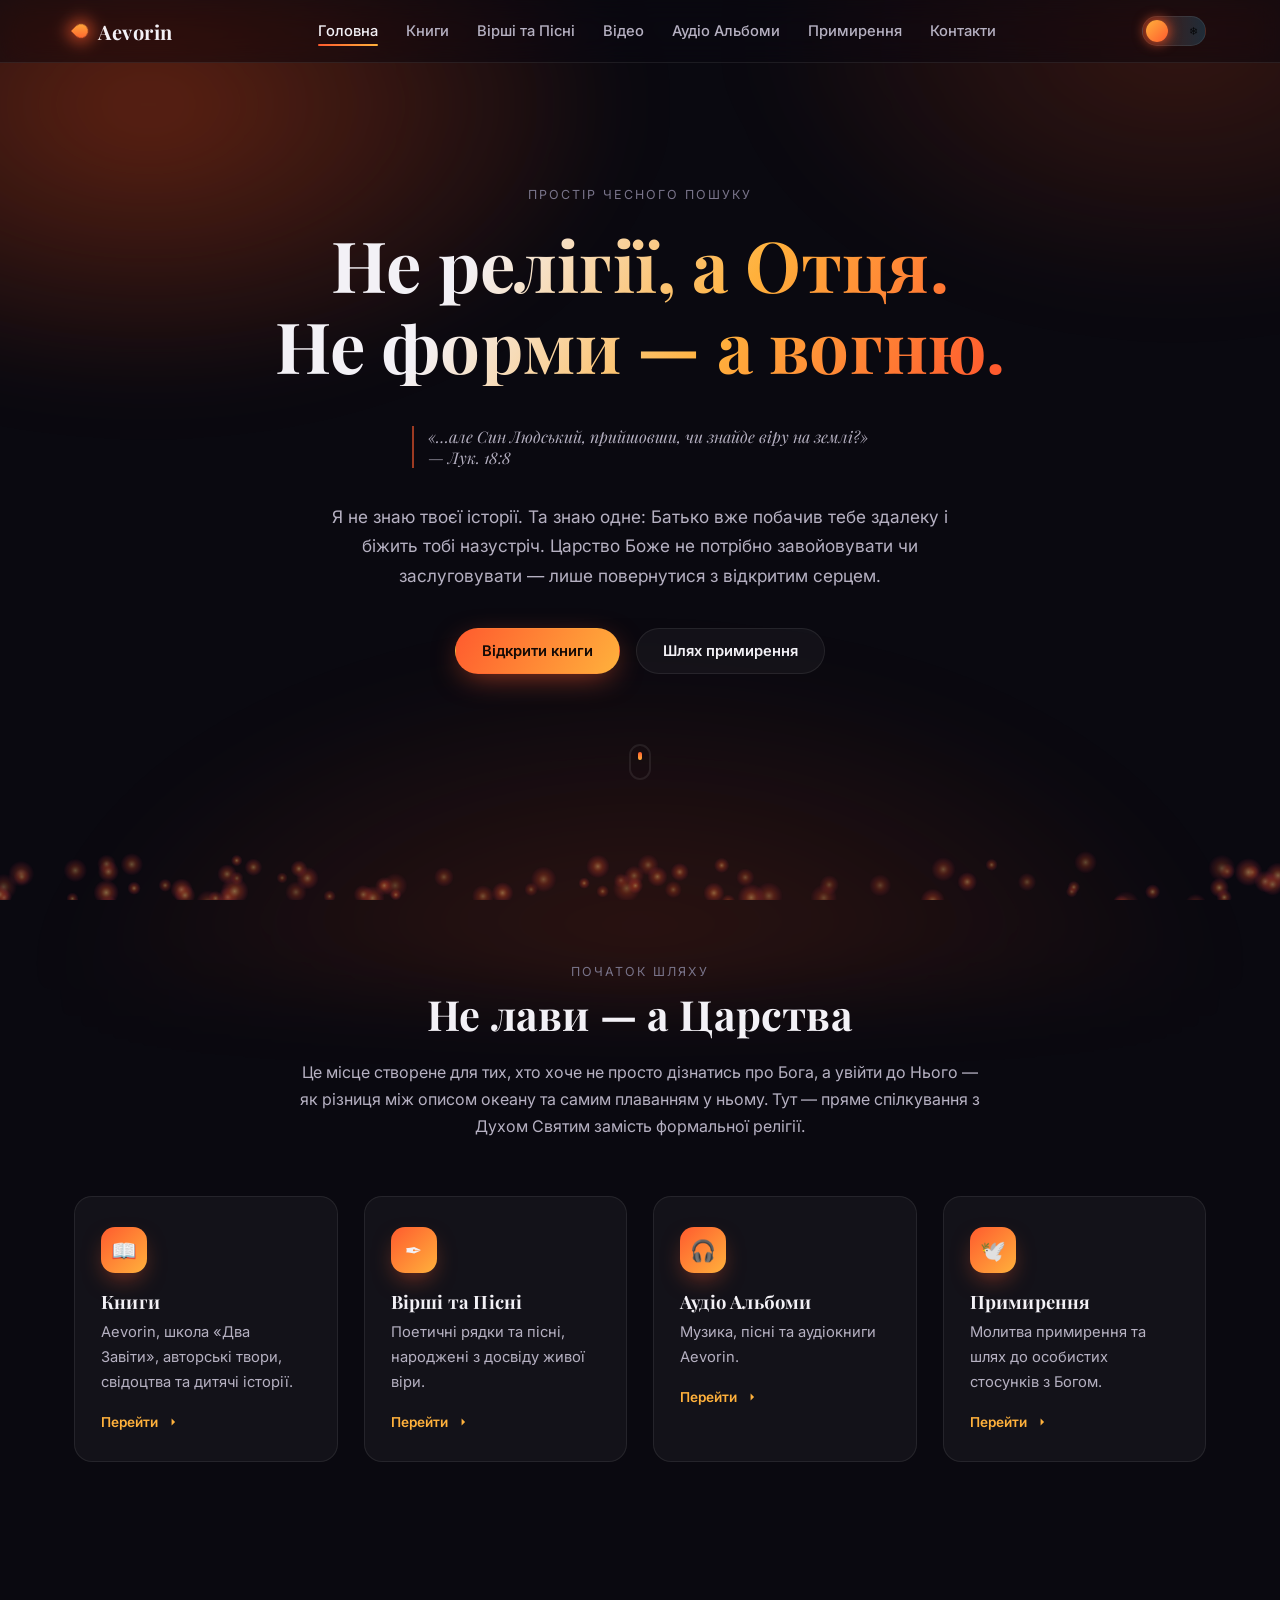
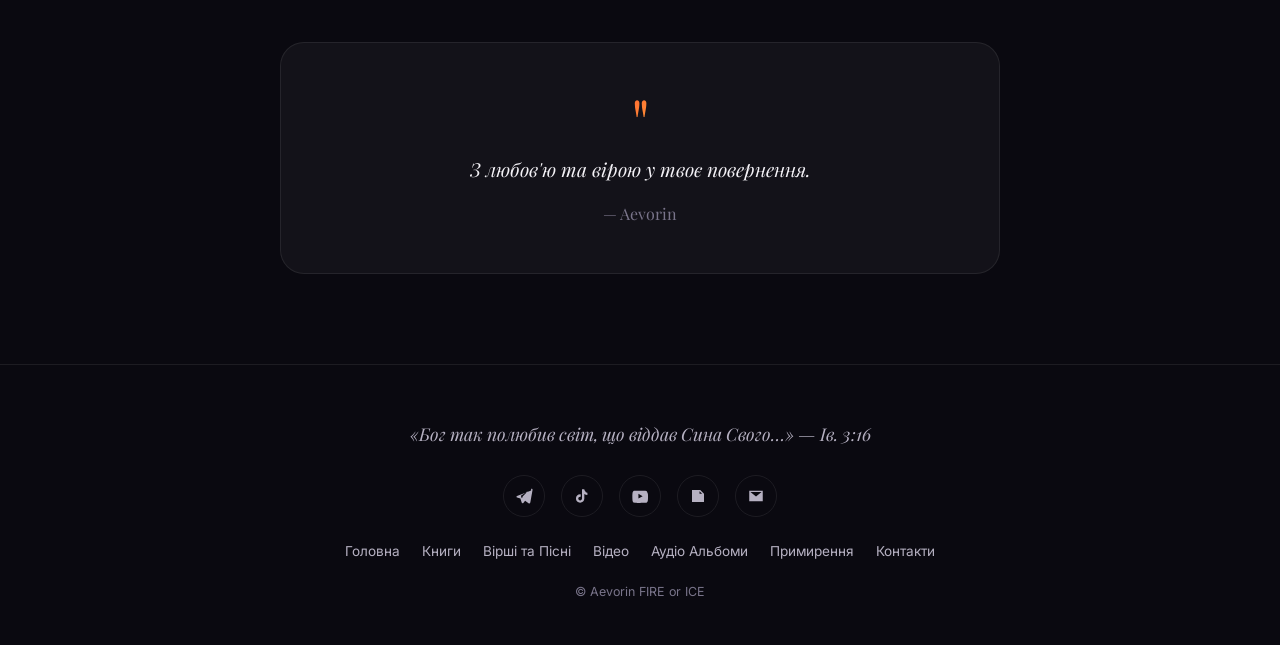
==== index.html @ 7d28f9bf "Initial commit: Aevorin FIRE or ICE site Static multi-page site recreating the content and structure" ====
<!DOCTYPE html>
<html lang="uk" data-theme="fire">
<head>
<meta charset="UTF-8">
<meta name="viewport" content="width=device-width, initial-scale=1.0">
<title>Aevorin — FIRE or ICE</title>
<meta name="description" content="Aevorin FIRE or ICE — простір для чесного пошуку Бога: книги, вірші, аудіо та відео.">
<link rel="stylesheet" href="css/style.css">
</head>
<body>
<canvas id="fx-canvas"></canvas>
<div class="bg-aurora"></div>

<header class="site-header">
  <div class="container nav-row">
    <a href="index.html" class="brand"><span class="flame"></span> Aevorin</a>

    <nav class="nav-links">
      <a href="index.html" class="active">Головна</a>
      <a href="books.html">Книги</a>
      <a href="poems.html">Вірші та Пісні</a>
      <a href="videos.html">Відео</a>
      <a href="audio.html">Аудіо Альбоми</a>
      <a href="reconciliation.html">Примирення</a>
      <a href="contacts.html">Контакти</a>
    </nav>

    <div class="nav-right">
      <button class="theme-toggle" aria-label="Перемкнути тему Вогонь/Лід" title="FIRE / ICE">
        <span class="icon fire">🔥</span>
        <span class="icon ice">❄</span>
        <span class="knob"></span>
      </button>
      <button class="burger" aria-label="Меню"><span></span><span></span><span></span></button>
    </div>
  </div>
</header>

<main>
  <section class="hero">
    <div class="eyebrow">Простір чесного пошуку</div>
    <h1>Не релігії, а Отця.<br>Не форми — а вогню.</h1>
    <blockquote class="verse">«…але Син Людський, прийшовши, чи знайде віру на землі?»<br>— Лук. 18:8</blockquote>
    <p class="lede">
      Я не знаю твоєї історії. Та знаю одне: Батько вже побачив тебе здалеку
      і біжить тобі назустріч. Царство Боже не потрібно завойовувати чи
      заслуговувати — лише повернутися з відкритим серцем.
    </p>
    <div class="hero-ctas">
      <a href="books.html" class="btn btn-primary">Відкрити книги</a>
      <a href="reconciliation.html" class="btn btn-ghost">Шлях примирення</a>
    </div>
    <div class="scroll-cue"></div>
  </section>

  <section class="section">
    <div class="container">
      <div class="section-head reveal">
        <span class="tag">Початок шляху</span>
        <h2>Не лави — а Царства</h2>
        <p>
          Це місце створене для тих, хто хоче не просто дізнатись про Бога,
          а увійти до Нього — як різниця між описом океану та самим плаванням
          у ньому. Тут — пряме спілкування з Духом Святим замість формальної
          релігії.
        </p>
      </div>

      <div class="grid grid-4 reveal-stagger">
        <a href="books.html" class="card reveal">
          <div class="icon">📖</div>
          <h3>Книги</h3>
          <p>Aevorin, школа «Два Завіти», авторські твори, свідоцтва та дитячі історії.</p>
          <span class="card-link">Перейти <svg viewBox="0 0 24 24"><path fill="currentColor" d="M5 12h14M13 6l6 6-6 6"/></svg></span>
        </a>
        <a href="poems.html" class="card reveal">
          <div class="icon">✒️</div>
          <h3>Вірші та Пісні</h3>
          <p>Поетичні рядки та пісні, народжені з досвіду живої віри.</p>
          <span class="card-link">Перейти <svg viewBox="0 0 24 24"><path fill="currentColor" d="M5 12h14M13 6l6 6-6 6"/></svg></span>
        </a>
        <a href="audio.html" class="card reveal">
          <div class="icon">🎧</div>
          <h3>Аудіо Альбоми</h3>
          <p>Музика, пісні та аудіокниги Aevorin.</p>
          <span class="card-link">Перейти <svg viewBox="0 0 24 24"><path fill="currentColor" d="M5 12h14M13 6l6 6-6 6"/></svg></span>
        </a>
        <a href="reconciliation.html" class="card reveal">
          <div class="icon">🕊️</div>
          <h3>Примирення</h3>
          <p>Молитва примирення та шлях до особистих стосунків з Богом.</p>
          <span class="card-link">Перейти <svg viewBox="0 0 24 24"><path fill="currentColor" d="M5 12h14M13 6l6 6-6 6"/></svg></span>
        </a>
      </div>
    </div>
  </section>

  <section class="section">
    <div class="container">
      <div class="quote-block reveal">
        <span class="mark">"</span>
        <p>З любов'ю та вірою у твоє повернення.</p>
        <p style="margin-top:14px; font-size:1rem; font-style:normal; color:var(--text-faint);">— Aevorin</p>
      </div>
    </div>
  </section>
</main>

<footer class="site-footer">
  <div class="container">
    <p class="footer-verse">«Бог так полюбив світ, що віддав Сина Свого…» — Ів. 3:16</p>
    <div class="footer-socials">
      <a href="https://t.me/YesOrNo20" target="_blank" rel="noopener" aria-label="Telegram">
        <svg viewBox="0 0 24 24"><path d="M21.5 4.5 2.7 11.9c-1 .4-1 1.8.1 2.1l4.4 1.4 1.7 5.4c.3 1 1.6 1.2 2.2.4l2.4-3 4.6 3.4c.9.6 2.1.1 2.3-1l3-16.7c.2-1.1-.9-1.9-1.9-1.4ZM8.9 15l-1-3.3 9.4-6.4-7.1 7.3-.1 1Z"/></svg>
      </a>
      <a href="https://www.tiktok.com/@ae.vorin" target="_blank" rel="noopener" aria-label="TikTok">
        <svg viewBox="0 0 24 24"><path d="M16.6 5.8c-.9-.6-1.5-1.6-1.6-2.8h-3v12.4c0 1.4-1.1 2.5-2.5 2.5S7 16.8 7 15.4c0-1.4 1.1-2.5 2.5-2.5.3 0 .6 0 .8.1v-3.1c-.3 0-.5-.1-.8-.1-3.1 0-5.6 2.5-5.6 5.6s2.5 5.6 5.6 5.6 5.6-2.5 5.6-5.6V9.4c1.2.8 2.6 1.3 4.1 1.3V7.6c-.9 0-1.8-.3-2.6-.8Z"/></svg>
      </a>
      <a href="https://www.youtube.com/@A_e_v_o_r_i_n" target="_blank" rel="noopener" aria-label="YouTube">
        <svg viewBox="0 0 24 24"><path d="M22 8.4s-.2-1.6-.8-2.3c-.8-.9-1.7-.9-2.1-1C16.3 5 12 5 12 5h0s-4.3 0-7.1.1c-.4 0-1.3.1-2.1 1C2.2 6.8 2 8.4 2 8.4S1.8 10.3 1.8 12.2v1.6c0 1.9.2 3.8.2 3.8s.2 1.6.8 2.3c.8.9 1.9.9 2.4 1 1.7.2 7.3.3 7.3.3s4.3 0 7.1-.1c.4 0 1.3-.1 2.1-1 .6-.7.8-2.3.8-2.3s.2-1.9.2-3.8v-1.6c0-1.9-.2-3.8-.2-3.8ZM9.9 15.4V9.1l5.6 3.2-5.6 3.1Z"/></svg>
      </a>
      <a href="https://fireorice-blog.blogspot.com" target="_blank" rel="noopener" aria-label="Блог">
        <svg viewBox="0 0 24 24"><path d="M4 4h11l5 5v11H4Zm10 1.5V9h3.5ZM7 12h7v1.5H7Zm0 3h10v1.5H7Zm0-6h4v1.5H7Z"/></svg>
      </a>
      <a href="mailto:aevorin2026@gmail.com" aria-label="Email">
        <svg viewBox="0 0 24 24"><path d="M3 5h18v14H3Zm1.6 1.6 7.4 6 7.4-6"/></svg>
      </a>
    </div>
    <nav class="footer-nav">
      <a href="index.html">Головна</a>
      <a href="books.html">Книги</a>
      <a href="poems.html">Вірші та Пісні</a>
      <a href="videos.html">Відео</a>
      <a href="audio.html">Аудіо Альбоми</a>
      <a href="reconciliation.html">Примирення</a>
      <a href="contacts.html">Контакти</a>
    </nav>
    <p class="footer-fine">© Aevorin FIRE or ICE</p>
  </div>
</footer>

<script src="js/script.js"></script>
</body>
</html>
---- css/style.css ----
/* ===========================================================
   Aevorin FIRE or ICE — основные стили
   =========================================================== */

@import url('https://fonts.googleapis.com/css2?family=Playfair+Display:ital,wght@0,500;0,600;0,700;1,500&family=Inter:wght@300;400;500;600;700&display=swap');

:root{
  --bg: #0a0910;
  --bg-soft: #110f1a;
  --panel: rgba(255,255,255,0.04);
  --panel-border: rgba(255,255,255,0.08);
  --text: #f3f1f6;
  --text-dim: #b6b1c2;
  --text-faint: #79748a;

  /* fire theme (default) */
  --a1: #ff5b2e;
  --a2: #ffb13c;
  --a3: #ff2d6a;
  --glow: 255,91,46;

  --radius: 18px;
  --maxw: 1180px;
  --transition-theme: 900ms cubic-bezier(.22,.61,.36,1);
}

[data-theme="ice"]{
  --a1: #28c2ff;
  --a2: #7df9ff;
  --a3: #6a7bff;
  --glow: 40,194,255;
}

*{ box-sizing: border-box; }
html{ scroll-behavior: smooth; }
body{
  margin:0;
  background: var(--bg);
  color: var(--text);
  font-family: 'Inter', system-ui, sans-serif;
  -webkit-font-smoothing: antialiased;
  overflow-x: hidden;
  transition: background var(--transition-theme), color var(--transition-theme);
}

h1,h2,h3,h4{
  font-family: 'Playfair Display', serif;
  margin: 0 0 .5em;
  line-height: 1.15;
  letter-spacing: .2px;
}

p{ color: var(--text-dim); line-height: 1.7; margin: 0 0 1em; }
a{ color: inherit; text-decoration: none; }
img{ max-width: 100%; display:block; }

.container{
  max-width: var(--maxw);
  margin: 0 auto;
  padding: 0 24px;
}

/* -------------------- background canvas -------------------- */
#fx-canvas{
  position: fixed;
  inset: 0;
  z-index: 0;
  pointer-events: none;
  opacity: .55;
}

.bg-aurora{
  position: fixed;
  inset: -10%;
  z-index: 0;
  pointer-events: none;
  background:
    radial-gradient(45% 38% at 18% 18%, rgba(var(--glow),.35), transparent 70%),
    radial-gradient(40% 35% at 85% 12%, rgba(var(--glow),.18), transparent 70%),
    radial-gradient(55% 45% at 50% 100%, rgba(var(--glow),.16), transparent 70%);
  filter: blur(40px) saturate(130%);
  animation: aurora-drift 18s ease-in-out infinite alternate;
  transition: background var(--transition-theme);
}
@keyframes aurora-drift{
  0%{ transform: translate3d(0,0,0) scale(1); }
  100%{ transform: translate3d(2%,-3%,0) scale(1.06); }
}

/* -------------------- header / nav -------------------- */
.site-header{
  position: sticky;
  top: 0;
  z-index: 50;
  backdrop-filter: blur(14px) saturate(140%);
  background: rgba(10,9,16,.55);
  border-bottom: 1px solid var(--panel-border);
}
.nav-row{
  display:flex;
  align-items:center;
  justify-content: space-between;
  padding: 16px 24px;
}
.brand{
  display:flex;
  align-items:center;
  gap:10px;
  font-family:'Playfair Display', serif;
  font-size: 1.25rem;
  font-weight:700;
  letter-spacing:.5px;
}
.brand .flame{
  width: 14px; height: 14px;
  border-radius: 50% 50% 50% 0;
  background: linear-gradient(135deg, var(--a2), var(--a1));
  box-shadow: 0 0 16px 4px rgba(var(--glow),.7);
  transform: rotate(45deg);
  transition: background var(--transition-theme), box-shadow var(--transition-theme);
  animation: flicker 2.4s ease-in-out infinite;
}
@keyframes flicker{
  0%,100%{ transform: rotate(45deg) scale(1); }
  50%{ transform: rotate(45deg) scale(1.18); }
}

.nav-links{
  display:flex;
  align-items:center;
  gap: 28px;
  list-style:none;
  margin:0; padding:0;
}
.nav-links a{
  position:relative;
  font-size:.92rem;
  font-weight:500;
  color: var(--text-dim);
  padding: 6px 0;
  transition: color .25s;
}
.nav-links a::after{
  content:"";
  position:absolute;
  left:0; right:100%;
  bottom:0;
  height:2px;
  background: linear-gradient(90deg, var(--a1), var(--a2));
  transition: right .3s cubic-bezier(.22,.61,.36,1);
  border-radius: 2px;
}
.nav-links a:hover,
.nav-links a.active{ color: var(--text); }
.nav-links a:hover::after,
.nav-links a.active::after{ right:0; }

.nav-right{ display:flex; align-items:center; gap: 18px; }

.theme-toggle{
  position:relative;
  width: 64px; height: 30px;
  border-radius: 30px;
  border:1px solid var(--panel-border);
  background: linear-gradient(90deg, rgba(255,91,46,.18), rgba(40,194,255,.18));
  cursor:pointer;
  display:flex;
  align-items:center;
  padding: 3px;
}
.theme-toggle .knob{
  width: 22px; height:22px;
  border-radius:50%;
  background: linear-gradient(135deg, var(--a2), var(--a1));
  box-shadow: 0 0 12px 2px rgba(var(--glow),.7);
  transition: transform .45s cubic-bezier(.34,1.56,.64,1), background var(--transition-theme);
  transform: translateX(0);
}
[data-theme="ice"] .theme-toggle .knob{ transform: translateX(32px); }
.theme-toggle .icon{
  position:absolute;
  font-size: .7rem;
  opacity:.8;
}
.theme-toggle .icon.fire{ left:7px; }
.theme-toggle .icon.ice{ right:7px; }

.burger{
  display:none;
  width: 30px; height: 22px;
  position: relative;
  cursor:pointer;
  background:none; border:none;
}
.burger span{
  position:absolute; left:0; right:0; height:2px;
  background: var(--text);
  border-radius: 2px;
  transition: transform .3s, opacity .3s;
}
.burger span:nth-child(1){ top:0; }
.burger span:nth-child(2){ top:10px; }
.burger span:nth-child(3){ top:20px; }
.nav-open .burger span:nth-child(1){ transform: translateY(10px) rotate(45deg); }
.nav-open .burger span:nth-child(2){ opacity:0; }
.nav-open .burger span:nth-child(3){ transform: translateY(-10px) rotate(-45deg); }

/* -------------------- buttons -------------------- */
.btn{
  display:inline-flex;
  align-items:center;
  gap:8px;
  padding: 13px 26px;
  border-radius: 999px;
  font-weight:600;
  font-size:.92rem;
  border:1px solid transparent;
  cursor:pointer;
  transition: transform .3s, box-shadow .3s, background var(--transition-theme);
}
.btn-primary{
  background: linear-gradient(120deg, var(--a1), var(--a2));
  color:#140a06;
  box-shadow: 0 8px 30px -8px rgba(var(--glow),.65);
}
.btn-primary:hover{ transform: translateY(-3px); box-shadow: 0 14px 34px -8px rgba(var(--glow),.85); }
.btn-ghost{
  background: var(--panel);
  border-color: var(--panel-border);
  color: var(--text);
}
.btn-ghost:hover{ border-color: rgba(var(--glow),.6); transform: translateY(-3px); }
.btn-sm{ padding: 9px 18px; font-size:.82rem; }

/* -------------------- hero -------------------- */
.hero{
  position:relative;
  z-index:1;
  padding: 120px 24px 90px;
  text-align:center;
}
.eyebrow{
  display:inline-flex;
  align-items:center;
  gap:8px;
  font-size:.78rem;
  letter-spacing: 2px;
  text-transform:uppercase;
  color: var(--text-faint);
  margin-bottom: 22px;
  opacity:0;
  animation: fade-up .8s ease forwards .1s;
}
.hero h1{
  font-size: clamp(2.3rem, 6vw, 4.4rem);
  max-width: 880px;
  margin: 0 auto 24px;
  background: linear-gradient(120deg, var(--text) 30%, var(--a2) 60%, var(--a1) 90%);
  -webkit-background-clip: text;
  background-clip: text;
  color: transparent;
  opacity:0;
  animation: fade-up .9s ease forwards .25s;
}
.hero .lede{
  max-width: 620px;
  margin: 0 auto 38px;
  font-size: 1.08rem;
  opacity:0;
  animation: fade-up .9s ease forwards .42s;
}
.hero .verse{
  display:inline-block;
  font-family:'Playfair Display', serif;
  font-style: italic;
  font-size: 1rem;
  color: var(--text-dim);
  border-left: 2px solid rgba(var(--glow),.6);
  padding-left: 14px;
  margin-bottom: 34px;
  text-align:left;
  opacity:0;
  animation: fade-up .9s ease forwards .55s;
}
.hero-ctas{
  display:flex;
  gap:16px;
  justify-content:center;
  flex-wrap:wrap;
  opacity:0;
  animation: fade-up .9s ease forwards .7s;
}
@keyframes fade-up{
  from{ opacity:0; transform: translateY(22px); }
  to{ opacity:1; transform: translateY(0); }
}

.scroll-cue{
  margin: 70px auto 0;
  width: 22px; height: 36px;
  border: 2px solid var(--panel-border);
  border-radius: 14px;
  position:relative;
}
.scroll-cue::after{
  content:"";
  position:absolute;
  top:6px; left:50%;
  width:4px; height:8px;
  margin-left:-2px;
  border-radius:3px;
  background: linear-gradient(var(--a1), var(--a2));
  animation: scroll-dot 1.8s ease-in-out infinite;
}
@keyframes scroll-dot{
  0%{ opacity:1; top:6px; }
  60%{ opacity:0; top:18px; }
  100%{ opacity:0; top:6px; }
}

/* -------------------- sections -------------------- */
.section{
  position:relative;
  z-index:1;
  padding: 90px 0;
}
.section-head{
  text-align:center;
  max-width: 680px;
  margin: 0 auto 56px;
}
.section-head .tag{
  font-size:.78rem;
  letter-spacing:2px;
  text-transform:uppercase;
  color: var(--text-faint);
}
.section-head h2{ font-size: clamp(1.8rem, 4vw, 2.6rem); margin-top:10px; }

.reveal{
  opacity:0;
  transform: translateY(34px);
  transition: opacity .8s cubic-bezier(.22,.61,.36,1), transform .8s cubic-bezier(.22,.61,.36,1);
}
.reveal.in{ opacity:1; transform: translateY(0); }
.reveal-stagger > *{ transition-delay: calc(var(--i,0) * 90ms); }

/* -------------------- cards -------------------- */
.grid{
  display:grid;
  gap: 26px;
}
.grid-3{ grid-template-columns: repeat(3, 1fr); }
.grid-2{ grid-template-columns: repeat(2, 1fr); }
.grid-4{ grid-template-columns: repeat(4, 1fr); }

.card{
  position:relative;
  background: var(--panel);
  border: 1px solid var(--panel-border);
  border-radius: var(--radius);
  padding: 30px 26px;
  overflow:hidden;
  transition: transform .4s cubic-bezier(.22,.61,.36,1), border-color .4s, box-shadow .4s;
}
.card::before{
  content:"";
  position:absolute;
  inset:0;
  background: radial-gradient(160px 160px at var(--mx,50%) var(--my,0%), rgba(var(--glow),.18), transparent 70%);
  opacity:0;
  transition: opacity .4s;
  pointer-events:none;
}
.card:hover{
  transform: translateY(-8px);
  border-color: rgba(var(--glow),.45);
  box-shadow: 0 22px 50px -20px rgba(var(--glow),.35);
}
.card:hover::before{ opacity:1; }

.card .icon{
  width: 46px; height:46px;
  border-radius: 14px;
  display:flex; align-items:center; justify-content:center;
  background: linear-gradient(135deg, var(--a1), var(--a2));
  margin-bottom: 18px;
  font-size: 1.3rem;
  box-shadow: 0 10px 24px -8px rgba(var(--glow),.6);
}
.card h3{ font-size: 1.15rem; margin-bottom: 8px; }
.card p{ font-size:.92rem; margin-bottom: 16px; }
.card .card-link{
  font-size:.85rem;
  font-weight:600;
  color: var(--a2);
  display:inline-flex;
  align-items:center;
  gap:6px;
}
.card .card-link svg{ transition: transform .3s; width:14px; height:14px; }
.card:hover .card-link svg{ transform: translateX(4px); }

/* book item rows */
.book-list{ display:flex; flex-direction:column; gap:18px; }
.book{
  display:flex;
  justify-content:space-between;
  align-items:center;
  gap: 20px;
  flex-wrap: wrap;
  background: var(--panel);
  border:1px solid var(--panel-border);
  border-radius: var(--radius);
  padding: 24px 28px;
  transition: border-color .35s, transform .35s;
}
.book:hover{ border-color: rgba(var(--glow),.4); transform: translateX(4px); }
.book .info{ flex:1; min-width: 220px; }
.book .info h3{ font-size: 1.2rem; margin-bottom: 6px; }
.book .info p{ margin:0; font-size:.9rem; }
.book .langs{ display:flex; gap:10px; flex-wrap:wrap; }

.badge{
  display:inline-block;
  font-size:.72rem;
  letter-spacing:.5px;
  padding: 4px 10px;
  border-radius: 999px;
  background: rgba(var(--glow),.14);
  color: var(--a2);
  border: 1px solid rgba(var(--glow),.3);
  margin-right:8px;
  margin-bottom: 8px;
}

/* children book cards with generated gradient icon */
.kid-card .icon{
  width: 56px; height:56px;
  border-radius: 16px;
  font-size: 1.6rem;
}

/* quote / prayer block */
.quote-block{
  position:relative;
  max-width: 720px;
  margin: 0 auto;
  background: var(--panel);
  border:1px solid var(--panel-border);
  border-radius: 24px;
  padding: 46px 40px;
  text-align:center;
}
.quote-block .mark{
  font-family:'Playfair Display', serif;
  font-size: 4rem;
  line-height:1;
  background: linear-gradient(120deg, var(--a1), var(--a2));
  -webkit-background-clip:text;
  background-clip:text;
  color:transparent;
}
.quote-block p{
  font-family:'Playfair Display', serif;
  font-style: italic;
  font-size: 1.2rem;
  color: var(--text);
  margin: 0;
}

.prayer-box{
  max-width: 680px;
  margin: 0 auto;
  background: linear-gradient(160deg, rgba(var(--glow),.1), rgba(255,255,255,.02));
  border: 1px solid rgba(var(--glow),.3);
  border-radius: 24px;
  padding: 40px;
}
.prayer-box p{ color: var(--text); font-size: 1.05rem; }

/* contact grid */
.contact-card{
  display:flex;
  align-items:center;
  gap:16px;
  background: var(--panel);
  border:1px solid var(--panel-border);
  border-radius: var(--radius);
  padding: 22px 24px;
  transition: transform .35s, border-color .35s;
}
.contact-card:hover{ transform: translateY(-6px); border-color: rgba(var(--glow),.45); }
.contact-card .icon{
  width: 46px; height: 46px;
  border-radius: 50%;
  display:flex; align-items:center; justify-content:center;
  background: linear-gradient(135deg, var(--a1), var(--a2));
  flex-shrink:0;
}
.contact-card .icon svg{ width:22px; height:22px; fill:#140a06; }
.contact-card .label{ font-size:.78rem; color: var(--text-faint); text-transform:uppercase; letter-spacing:1px; }
.contact-card .value{ font-size: .98rem; font-weight:600; word-break: break-word; }

/* empty / coming soon state */
.coming-soon{
  text-align:center;
  padding: 70px 24px;
  border: 1px dashed var(--panel-border);
  border-radius: var(--radius);
  max-width: 640px;
  margin: 0 auto;
}
.coming-soon .ember{
  width: 54px; height: 54px;
  margin: 0 auto 22px;
  border-radius: 50% 50% 50% 0;
  transform: rotate(45deg);
  background: linear-gradient(135deg, var(--a2), var(--a1));
  box-shadow: 0 0 30px 6px rgba(var(--glow),.6);
  animation: flicker 2.4s ease-in-out infinite;
}

/* breadcrumb */
.crumb{
  display:flex; gap:8px; align-items:center;
  font-size:.85rem; color: var(--text-faint);
  margin-bottom: 18px;
  justify-content:center;
}
.crumb a{ color: var(--text-dim); }
.crumb a:hover{ color: var(--a2); }

/* -------------------- footer -------------------- */
.site-footer{
  position:relative; z-index:1;
  border-top: 1px solid var(--panel-border);
  padding: 54px 0 30px;
  text-align:center;
}
.footer-verse{
  font-family:'Playfair Display', serif;
  font-style:italic;
  font-size:1.1rem;
  max-width: 560px;
  margin: 0 auto 26px;
  color: var(--text-dim);
}
.footer-socials{
  display:flex; justify-content:center; gap:16px;
  margin-bottom: 26px;
}
.footer-socials a{
  width: 42px; height:42px;
  border-radius:50%;
  border:1px solid var(--panel-border);
  display:flex; align-items:center; justify-content:center;
  transition: transform .3s, border-color .3s, background .3s;
}
.footer-socials a svg{ width:18px; height:18px; fill: var(--text-dim); transition: fill .3s; }
.footer-socials a:hover{
  transform: translateY(-4px);
  border-color: rgba(var(--glow),.5);
  background: rgba(var(--glow),.12);
}
.footer-socials a:hover svg{ fill: var(--a2); }
.footer-nav{
  display:flex; justify-content:center; gap:22px; flex-wrap:wrap;
  margin-bottom: 22px; font-size:.85rem;
}
.footer-nav a{ color: var(--text-dim); }
.footer-nav a:hover{ color: var(--a2); }
.footer-fine{ font-size:.78rem; color: var(--text-faint); }

/* -------------------- responsive -------------------- */
@media (max-width: 920px){
  .grid-3, .grid-4{ grid-template-columns: repeat(2,1fr); }
}
@media (max-width: 760px){
  .burger{ display:block; }
  .nav-links{
    position:fixed;
    top: 70px; left:0; right:0;
    flex-direction:column;
    align-items:flex-start;
    gap: 4px;
    background: rgba(10,9,16,.96);
    border-bottom: 1px solid var(--panel-border);
    padding: 18px 24px 26px;
    transform: translateY(-12px);
    opacity:0;
    pointer-events:none;
    transition: opacity .3s, transform .3s;
  }
  .nav-open .nav-links{
    opacity:1; transform: translateY(0); pointer-events:auto;
  }
  .nav-links a{ padding: 12px 0; width:100%; }
  .grid-2, .grid-3, .grid-4{ grid-template-columns: 1fr; }
  .book{ flex-direction:column; align-items:flex-start; }
}

@media (prefers-reduced-motion: reduce){
  *, *::before, *::after{ animation-duration: .001ms !important; animation-iteration-count: 1 !important; transition-duration: .001ms !important; }
}
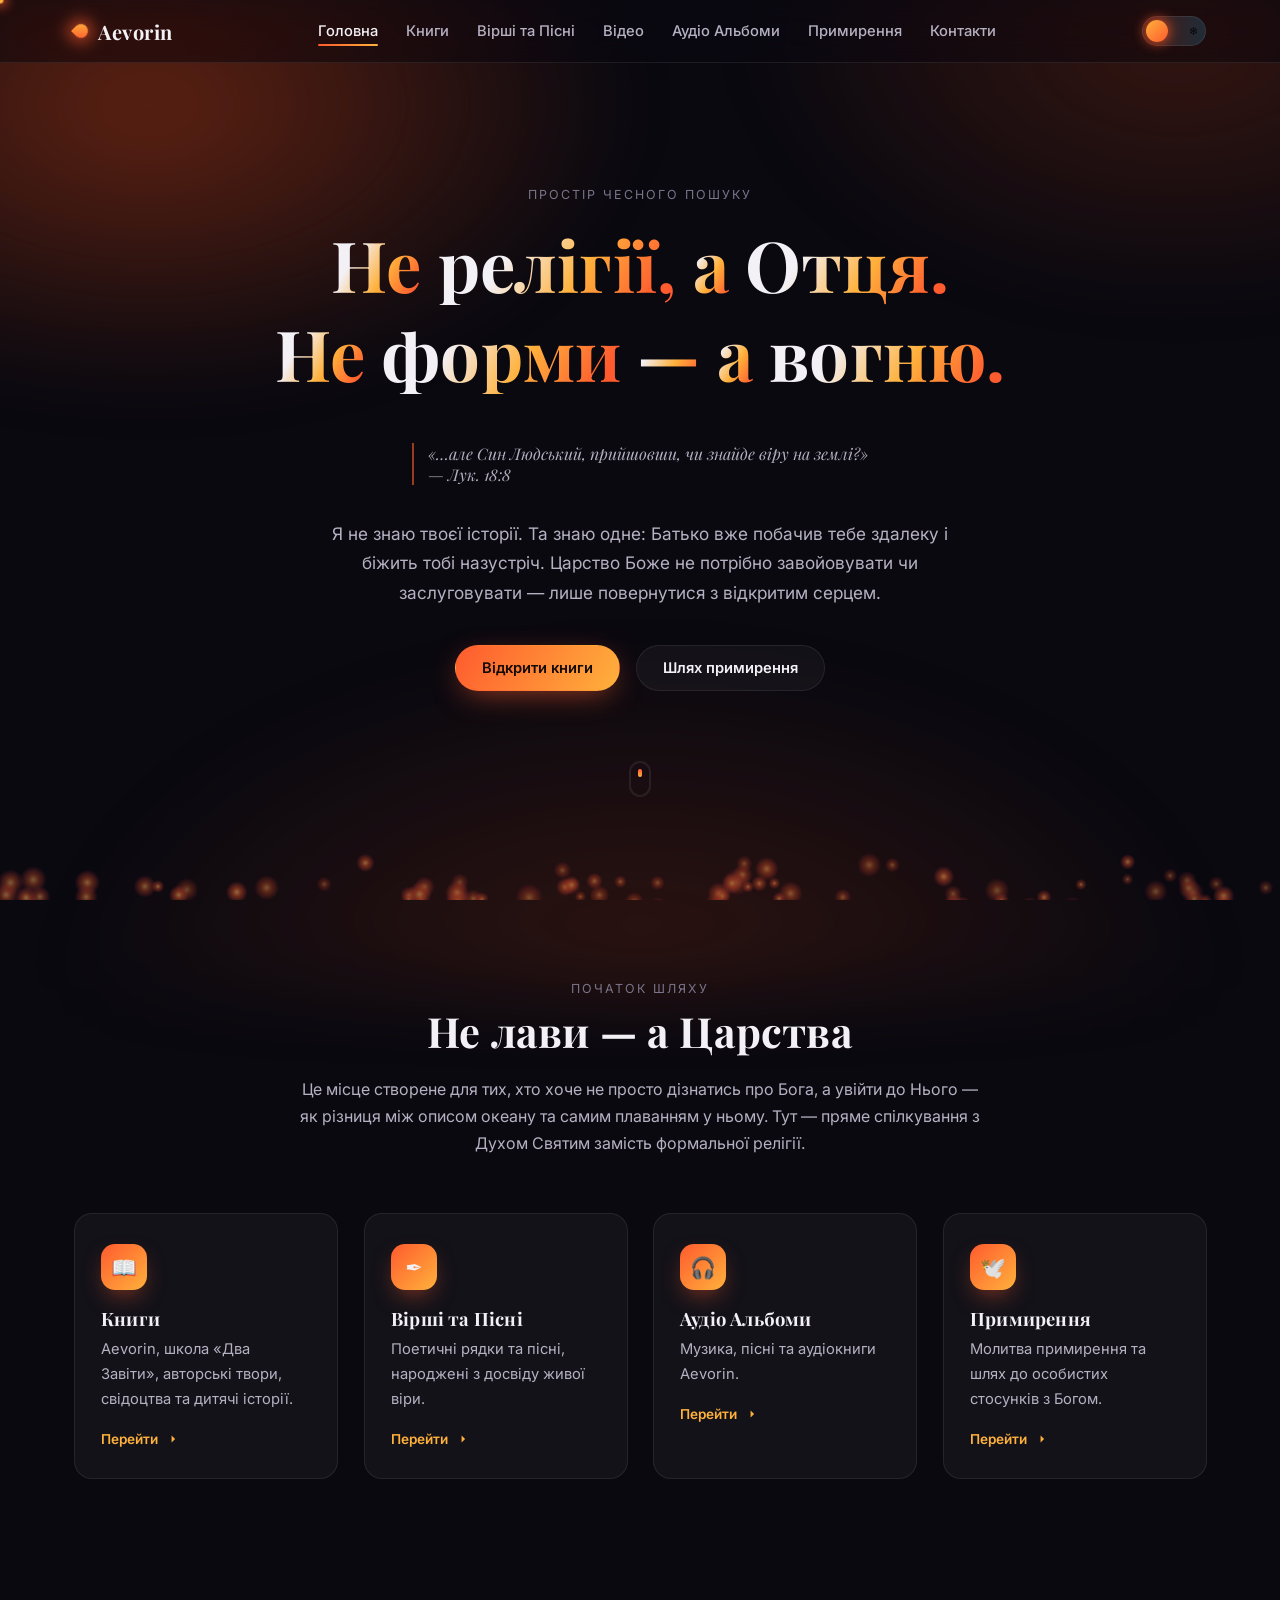
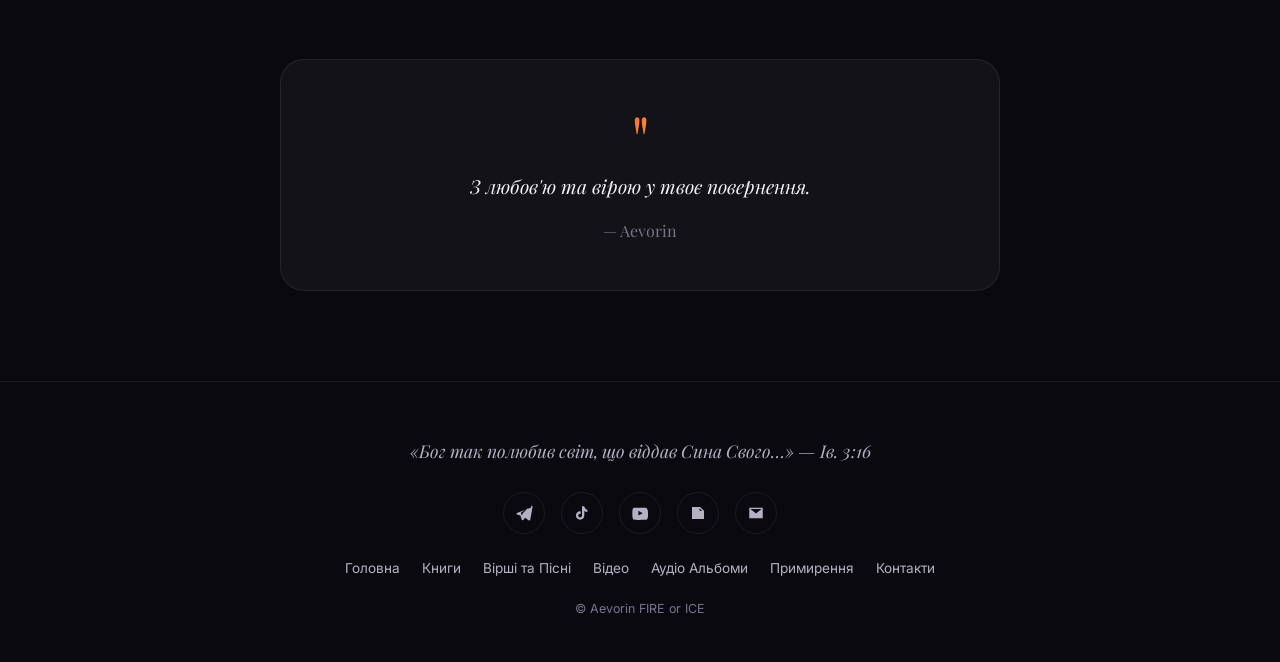
==== commit 8a4b65f2: "Add major visual upgrade: cursor, transitions, tilt, particles Custom trailing cursor, animated page" ====
--- a/index.html
+++ b/index.html
@@ -5,9 +5,18 @@
 <meta name="viewport" content="width=device-width, initial-scale=1.0">
 <title>Aevorin — FIRE or ICE</title>
 <meta name="description" content="Aevorin FIRE or ICE — простір для чесного пошуку Бога: книги, вірші, аудіо та відео.">
+<script>
+  if (sessionStorage.getItem('aevorin-intro-shown')) {
+    document.documentElement.classList.add('no-loader');
+  } else {
+    sessionStorage.setItem('aevorin-intro-shown', '1');
+  }
+</script>
 <link rel="stylesheet" href="css/style.css">
 </head>
 <body>
+<div id="page-curtain"></div>
+<div id="loader"><div class="loader-mark"></div></div>
 <canvas id="fx-canvas"></canvas>
 <div class="bg-aurora"></div>
 
--- a/css/style.css
+++ b/css/style.css
@@ -32,7 +32,7 @@
 }
 
 *{ box-sizing: border-box; }
-html{ scroll-behavior: smooth; }
+html{ scroll-behavior: smooth; scrollbar-color: var(--a1) var(--bg); scrollbar-width: thin; }
 body{
   margin:0;
   background: var(--bg);
@@ -58,6 +58,100 @@
   max-width: var(--maxw);
   margin: 0 auto;
   padding: 0 24px;
+}
+
+/* -------------------- custom cursor -------------------- */
+html.has-cursor, html.has-cursor *{ cursor: none !important; }
+#cursor-dot, #cursor-ring{
+  position: fixed;
+  top:0; left:0;
+  border-radius:50%;
+  pointer-events:none;
+  z-index: 9999;
+  transform: translate(-50%,-50%);
+  will-change: transform;
+  user-select:none;
+}
+#cursor-dot{
+  width:7px; height:7px;
+  background: var(--a2);
+  box-shadow: 0 0 12px 3px rgba(var(--glow),.9);
+  transition: background var(--transition-theme), opacity .3s;
+}
+#cursor-ring{
+  width:34px; height:34px;
+  border: 1.5px solid rgba(var(--glow),.55);
+  transition: width .25s cubic-bezier(.22,.61,.36,1), height .25s cubic-bezier(.22,.61,.36,1),
+              border-color var(--transition-theme), background .25s, opacity .3s;
+}
+#cursor-ring.hovering{
+  width: 60px; height: 60px;
+  border-color: rgba(var(--glow),.9);
+  background: rgba(var(--glow),.1);
+}
+#cursor-dot.hidden, #cursor-ring.hidden{ opacity:0; }
+@media (pointer: coarse){
+  #cursor-dot, #cursor-ring{ display:none; }
+}
+
+/* -------------------- page transition curtain -------------------- */
+#page-curtain{
+  position: fixed;
+  inset:0;
+  z-index: 9000;
+  background: linear-gradient(135deg, var(--a1), var(--a3) 55%, var(--bg) 100%);
+  transform: scaleY(1);
+  transform-origin: top;
+  pointer-events:none;
+}
+#page-curtain.curtain-out{ animation: curtain-out .7s cubic-bezier(.76,0,.24,1) forwards; }
+#page-curtain.curtain-in{ animation: curtain-in .5s cubic-bezier(.76,0,.24,1) forwards; }
+@keyframes curtain-out{ from{ transform: scaleY(1); } to{ transform: scaleY(0); } }
+@keyframes curtain-in{ from{ transform: scaleY(0); } to{ transform: scaleY(1); } }
+
+/* -------------------- intro loader -------------------- */
+#loader{
+  position: fixed;
+  inset:0;
+  z-index: 9500;
+  background: var(--bg);
+  display:flex;
+  align-items:center;
+  justify-content:center;
+  transition: opacity .6s ease, visibility .6s ease;
+}
+#loader.loader-hide{ opacity:0; visibility:hidden; pointer-events:none; }
+html.no-loader #loader{ display:none !important; }
+.loader-mark{
+  width: 52px; height:52px;
+  border-radius: 50% 50% 50% 0;
+  background: linear-gradient(135deg, var(--a2), var(--a1));
+  box-shadow: 0 0 50px 12px rgba(var(--glow),.7);
+  animation: loader-spin 1.1s cubic-bezier(.6,.05,.4,.95) infinite;
+}
+@keyframes loader-spin{
+  0%{ transform: rotate(45deg) scale(.7); }
+  50%{ transform: rotate(225deg) scale(1.15); }
+  100%{ transform: rotate(405deg) scale(.7); }
+}
+
+/* -------------------- theme switch flood -------------------- */
+#theme-flood{
+  position: fixed;
+  z-index: 8000;
+  border-radius:50%;
+  pointer-events:none;
+  transform: translate(-50%,-50%) scale(0);
+  background: radial-gradient(circle, var(--flood-color, rgba(255,91,46,.55)), transparent 70%);
+  opacity: 0;
+}
+#theme-flood.flooding{
+  animation: theme-flood-anim .85s cubic-bezier(.22,.61,.36,1) forwards;
+}
+@keyframes theme-flood-anim{
+  0%{ transform: translate(-50%,-50%) scale(0); opacity:1; }
+  65%{ opacity:.6; }
+  100%{ transform: translate(-50%,-50%) scale(1); opacity:0; }
 }
 
 /* -------------------- background canvas -------------------- */
@@ -95,6 +189,7 @@
   backdrop-filter: blur(14px) saturate(140%);
   background: rgba(10,9,16,.55);
   border-bottom: 1px solid var(--panel-border);
+  transition: box-shadow .3s;
 }
 .nav-row{
   display:flex;
@@ -216,21 +311,36 @@
   font-size:.92rem;
   border:1px solid transparent;
   cursor:pointer;
-  transition: transform .3s, box-shadow .3s, background var(--transition-theme);
+  position: relative;
+  overflow: hidden;
+  will-change: transform;
+  transition: transform .25s cubic-bezier(.22,.61,.36,1), box-shadow .3s, background var(--transition-theme);
 }
 .btn-primary{
   background: linear-gradient(120deg, var(--a1), var(--a2));
   color:#140a06;
   box-shadow: 0 8px 30px -8px rgba(var(--glow),.65);
 }
-.btn-primary:hover{ transform: translateY(-3px); box-shadow: 0 14px 34px -8px rgba(var(--glow),.85); }
+.btn-primary:hover{ box-shadow: 0 14px 34px -8px rgba(var(--glow),.85); }
 .btn-ghost{
   background: var(--panel);
   border-color: var(--panel-border);
   color: var(--text);
 }
-.btn-ghost:hover{ border-color: rgba(var(--glow),.6); transform: translateY(-3px); }
+.btn-ghost:hover{ border-color: rgba(var(--glow),.6); }
 .btn-sm{ padding: 9px 18px; font-size:.82rem; }
+
+.btn .ripple{
+  position:absolute;
+  border-radius:50%;
+  background: rgba(255,255,255,.5);
+  transform: translate(-50%,-50%) scale(0);
+  pointer-events:none;
+  animation: ripple-anim .6s ease-out forwards;
+}
+@keyframes ripple-anim{
+  to{ transform: translate(-50%,-50%) scale(1); opacity:0; }
+}
 
 /* -------------------- hero -------------------- */
 .hero{
@@ -262,6 +372,18 @@
   opacity:0;
   animation: fade-up .9s ease forwards .25s;
 }
+.hero h1 .word{ display:inline-block; overflow:hidden; vertical-align:top; padding-bottom:.12em; }
+.hero h1 .word-inner{
+  display:inline-block;
+  background: linear-gradient(120deg, var(--text) 30%, var(--a2) 60%, var(--a1) 90%);
+  -webkit-background-clip: text;
+  background-clip: text;
+  color: transparent;
+  transform: translateY(115%);
+  opacity:0;
+  animation: word-in .85s cubic-bezier(.16,1,.3,1) forwards;
+}
+@keyframes word-in{ to{ transform: translateY(0); opacity:1; } }
 .hero .lede{
   max-width: 620px;
   margin: 0 auto 38px;
@@ -361,7 +483,9 @@
   border-radius: var(--radius);
   padding: 30px 26px;
   overflow:hidden;
-  transition: transform .4s cubic-bezier(.22,.61,.36,1), border-color .4s, box-shadow .4s;
+  transform-style: preserve-3d;
+  will-change: transform;
+  transition: transform .35s cubic-bezier(.22,.61,.36,1), border-color .4s, box-shadow .4s;
 }
 .card::before{
   content:"";
@@ -373,9 +497,8 @@
   pointer-events:none;
 }
 .card:hover{
-  transform: translateY(-8px);
   border-color: rgba(var(--glow),.45);
-  box-shadow: 0 22px 50px -20px rgba(var(--glow),.35);
+  box-shadow: 0 26px 60px -20px rgba(var(--glow),.4);
 }
 .card:hover::before{ opacity:1; }
 
@@ -571,6 +694,15 @@
 .footer-nav a{ color: var(--text-dim); }
 .footer-nav a:hover{ color: var(--a2); }
 .footer-fine{ font-size:.78rem; color: var(--text-faint); }
+
+/* -------------------- scrollbar -------------------- */
+::-webkit-scrollbar{ width:10px; height:10px; }
+::-webkit-scrollbar-track{ background: var(--bg); }
+::-webkit-scrollbar-thumb{
+  background: linear-gradient(var(--a1), var(--a2));
+  border-radius: 10px;
+  border: 2px solid var(--bg);
+}
 
 /* -------------------- responsive -------------------- */
 @media (max-width: 920px){
@@ -602,4 +734,5 @@
 
 @media (prefers-reduced-motion: reduce){
   *, *::before, *::after{ animation-duration: .001ms !important; animation-iteration-count: 1 !important; transition-duration: .001ms !important; }
-}
+  #page-curtain, #loader, #cursor-dot, #cursor-ring, #theme-flood{ display:none !important; }
+}
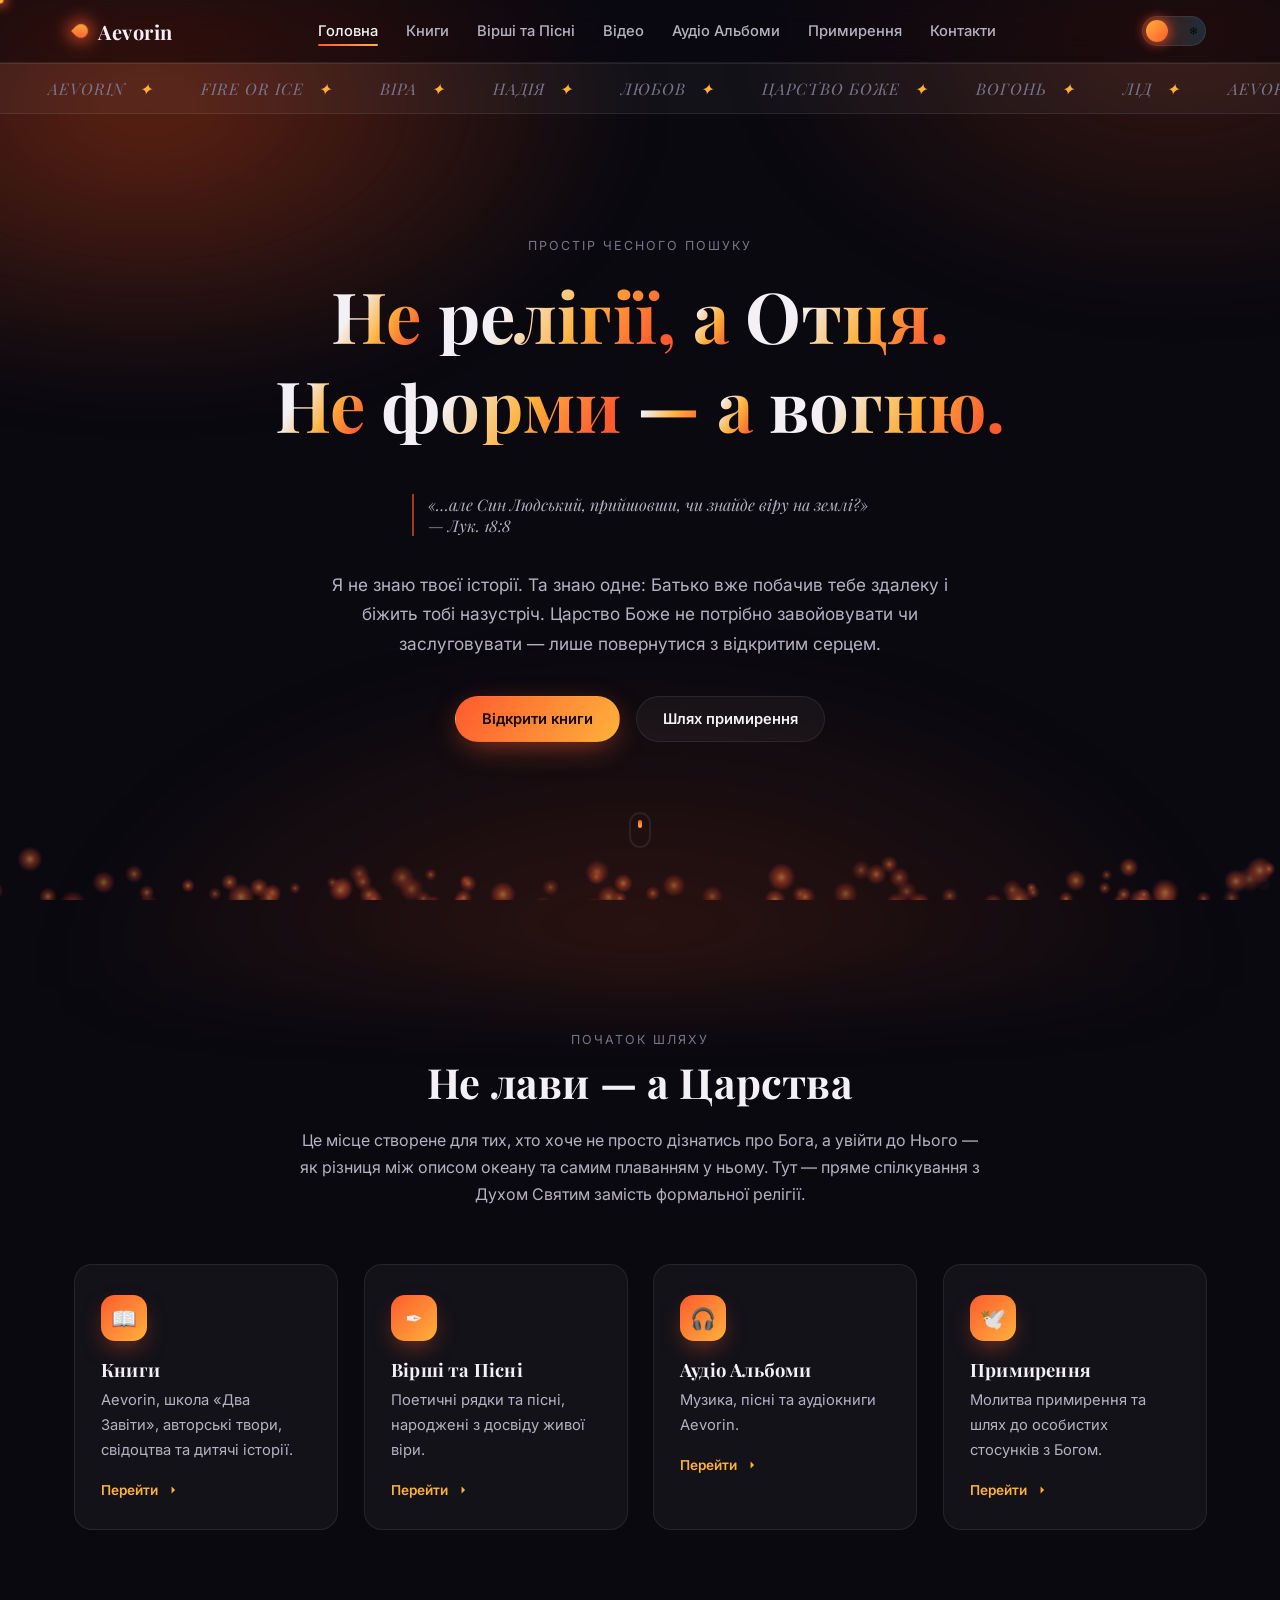
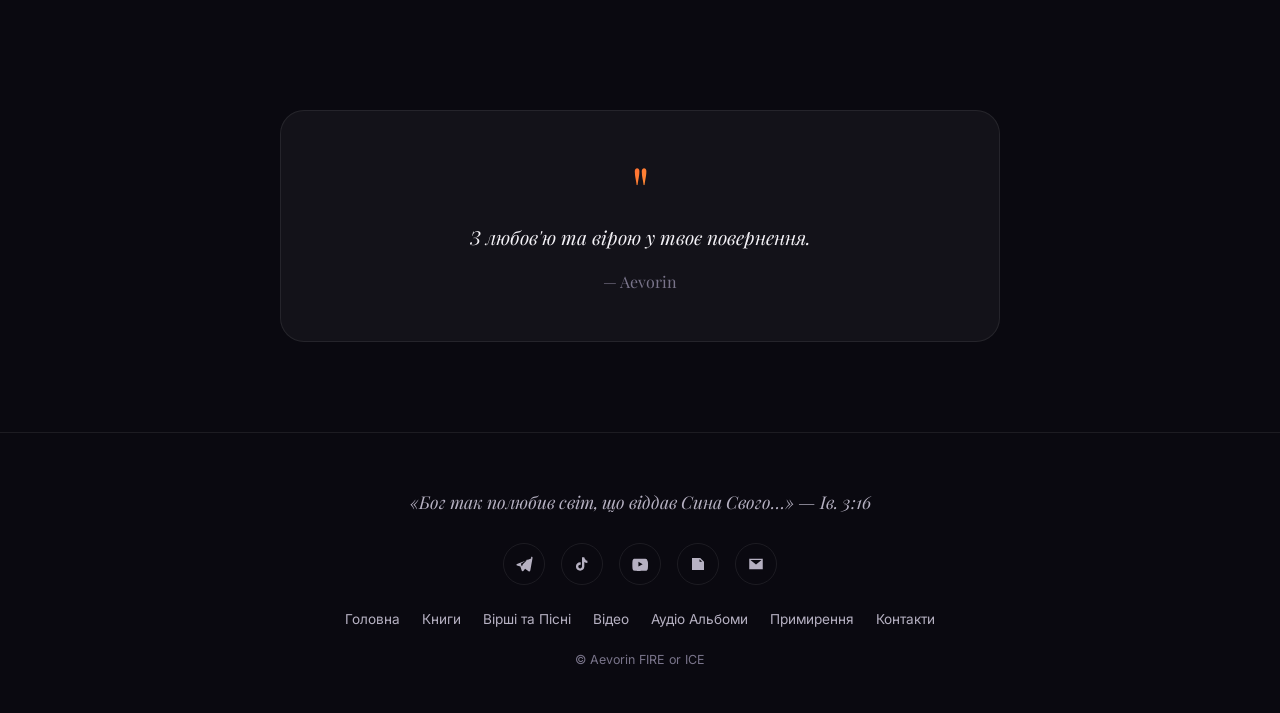
==== commit 1046508c: "Edit index.html via site editor" ====
--- a/index.html
+++ b/index.html
@@ -46,11 +46,11 @@
 </header>
 
 <main>
-  <section class="hero">
-    <div class="eyebrow">Простір чесного пошуку</div>
-    <h1>Не релігії, а Отця.<br>Не форми — а вогню.</h1>
-    <blockquote class="verse">«…але Син Людський, прийшовши, чи знайде віру на землі?»<br>— Лук. 18:8</blockquote>
-    <p class="lede">
+<section class="hero">
+    <div class="eyebrow edit-target" contenteditable="true">Простір чесного пошуку</div>
+    <h1 style="" contenteditable="true" class="edit-target">Не релігії, а Отця.<br>Не форми — а вогню.</h1>
+    <blockquote class="verse edit-target" contenteditable="true">«…але Син Людський, прийшовши, чи знайде віру на землі?»<br>— Лук. 18:8</blockquote>
+    <p class="lede edit-target" contenteditable="true">
       Я не знаю твоєї історії. Та знаю одне: Батько вже побачив тебе здалеку
       і біжить тобі назустріч. Царство Боже не потрібно завойовувати чи
       заслуговувати — лише повернутися з відкритим серцем.
@@ -64,10 +64,10 @@
 
   <section class="section">
     <div class="container">
-      <div class="section-head reveal">
-        <span class="tag">Початок шляху</span>
-        <h2>Не лави — а Царства</h2>
-        <p>
+      <div class="section-head reveal" style="--i: 0;">
+        <span class="tag edit-target" contenteditable="true">Початок шляху</span>
+        <h2 contenteditable="true" class="edit-target">Не лави — а Царства</h2>
+        <p contenteditable="true" class="edit-target">
           Це місце створене для тих, хто хоче не просто дізнатись про Бога,
           а увійти до Нього — як різниця між описом океану та самим плаванням
           у ньому. Тут — пряме спілкування з Духом Святим замість формальної
@@ -76,29 +76,29 @@
       </div>
 
       <div class="grid grid-4 reveal-stagger">
-        <a href="books.html" class="card reveal">
+        <a href="books.html" class="card reveal" style="--i: 1;">
           <div class="icon">📖</div>
-          <h3>Книги</h3>
-          <p>Aevorin, школа «Два Завіти», авторські твори, свідоцтва та дитячі історії.</p>
-          <span class="card-link">Перейти <svg viewBox="0 0 24 24"><path fill="currentColor" d="M5 12h14M13 6l6 6-6 6"/></svg></span>
+          <h3 contenteditable="true" class="edit-target">Книги</h3>
+          <p contenteditable="true" class="edit-target">Aevorin, школа «Два Завіти», авторські твори, свідоцтва та дитячі історії.</p>
+          <span class="card-link">Перейти <svg viewBox="0 0 24 24"><path fill="currentColor" d="M5 12h14M13 6l6 6-6 6"></path></svg></span>
         </a>
-        <a href="poems.html" class="card reveal">
+        <a href="poems.html" class="card reveal" style="--i: 2;">
           <div class="icon">✒️</div>
-          <h3>Вірші та Пісні</h3>
-          <p>Поетичні рядки та пісні, народжені з досвіду живої віри.</p>
-          <span class="card-link">Перейти <svg viewBox="0 0 24 24"><path fill="currentColor" d="M5 12h14M13 6l6 6-6 6"/></svg></span>
+          <h3 contenteditable="true" class="edit-target">Вірші та Пісні</h3>
+          <p contenteditable="true" class="edit-target">Поетичні рядки та пісні, народжені з досвіду живої віри.</p>
+          <span class="card-link">Перейти <svg viewBox="0 0 24 24"><path fill="currentColor" d="M5 12h14M13 6l6 6-6 6"></path></svg></span>
         </a>
-        <a href="audio.html" class="card reveal">
+        <a href="audio.html" class="card reveal" style="--i: 3;">
           <div class="icon">🎧</div>
-          <h3>Аудіо Альбоми</h3>
-          <p>Музика, пісні та аудіокниги Aevorin.</p>
-          <span class="card-link">Перейти <svg viewBox="0 0 24 24"><path fill="currentColor" d="M5 12h14M13 6l6 6-6 6"/></svg></span>
+          <h3 contenteditable="true" class="edit-target">Аудіо Альбоми</h3>
+          <p contenteditable="true" class="edit-target">Музика, пісні та аудіокниги Aevorin.</p>
+          <span class="card-link">Перейти <svg viewBox="0 0 24 24"><path fill="currentColor" d="M5 12h14M13 6l6 6-6 6"></path></svg></span>
         </a>
-        <a href="reconciliation.html" class="card reveal">
+        <a href="reconciliation.html" class="card reveal" style="--i: 4;">
           <div class="icon">🕊️</div>
-          <h3>Примирення</h3>
-          <p>Молитва примирення та шлях до особистих стосунків з Богом.</p>
-          <span class="card-link">Перейти <svg viewBox="0 0 24 24"><path fill="currentColor" d="M5 12h14M13 6l6 6-6 6"/></svg></span>
+          <h3 contenteditable="true" class="edit-target">Примирення</h3>
+          <p contenteditable="true" class="edit-target">Молитва примирення та шлях до особистих стосунків з Богом.</p>
+          <span class="card-link">Перейти <svg viewBox="0 0 24 24"><path fill="currentColor" d="M5 12h14M13 6l6 6-6 6"></path></svg></span>
         </a>
       </div>
     </div>
@@ -106,10 +106,10 @@
 
   <section class="section">
     <div class="container">
-      <div class="quote-block reveal">
+      <div class="quote-block reveal" style="--i: 5;">
         <span class="mark">"</span>
-        <p>З любов'ю та вірою у твоє повернення.</p>
-        <p style="margin-top:14px; font-size:1rem; font-style:normal; color:var(--text-faint);">— Aevorin</p>
+        <p contenteditable="true" class="edit-target">З любов'ю та вірою у твоє повернення.</p>
+        <p style="margin-top:14px; font-size:1rem; font-style:normal; color:var(--text-faint);" contenteditable="true" class="edit-target">— Aevorin</p>
       </div>
     </div>
   </section>
--- a/css/style.css
+++ b/css/style.css
@@ -94,6 +94,97 @@
   #cursor-dot, #cursor-ring{ display:none; }
 }
 
+/* -------------------- inline editor -------------------- */
+#edit-trigger{
+  position: fixed;
+  bottom: 10px; right: 10px;
+  width: 12px; height: 12px;
+  border-radius: 50%;
+  background: rgba(var(--glow),.4);
+  opacity: .12;
+  z-index: 9600;
+  cursor: pointer;
+  transition: opacity .3s, transform .3s;
+}
+#edit-trigger:hover{ opacity:.85; transform: scale(1.4); }
+
+#edit-toolbar{
+  position: fixed;
+  bottom: 18px; left:50%;
+  transform: translateX(-50%);
+  z-index: 9600;
+  display:flex; gap:10px; align-items:center; flex-wrap:wrap;
+  background: rgba(10,9,16,.94);
+  border: 1px solid var(--panel-border);
+  border-radius: 999px;
+  padding: 10px 18px;
+  box-shadow: 0 16px 40px -10px rgba(0,0,0,.7);
+  backdrop-filter: blur(10px);
+  max-width: 92vw;
+}
+#edit-toolbar .status{
+  font-size:.78rem;
+  color: var(--text-faint);
+  max-width: 220px;
+}
+
+body.edit-mode .edit-target{
+  outline: 1.5px dashed rgba(var(--glow),.5);
+  outline-offset: 4px;
+  border-radius: 4px;
+  cursor: text;
+  transition: outline-color .2s, background .2s;
+}
+body.edit-mode .edit-target:hover{ outline-color: rgba(var(--glow),.85); }
+body.edit-mode .edit-target:focus{
+  outline: 1.5px solid var(--a2);
+  background: rgba(var(--glow),.08);
+}
+body.edit-mode .card{ transform:none !important; }
+
+/* -------------------- scroll progress -------------------- */
+#scroll-progress{
+  position: fixed; top:0; left:0; right:0; height:3px;
+  z-index: 9100;
+  background: linear-gradient(90deg, var(--a1), var(--a2));
+  transform: scaleX(0);
+  transform-origin: left;
+  will-change: transform;
+  transition: background var(--transition-theme);
+}
+
+/* -------------------- marquee ribbon -------------------- */
+.marquee{
+  position:relative; z-index:1;
+  overflow:hidden;
+  border-top:1px solid var(--panel-border);
+  border-bottom:1px solid var(--panel-border);
+  background: var(--panel);
+  padding: 14px 0;
+  white-space:nowrap;
+}
+.marquee .track{
+  display:inline-flex;
+  gap: 48px;
+  padding-left: 48px;
+  animation: marquee-scroll 26s linear infinite;
+  will-change: transform;
+}
+.marquee span{
+  font-family:'Playfair Display', serif;
+  font-style: italic;
+  font-size: 1rem;
+  letter-spacing: 1px;
+  color: var(--text-faint);
+  display:inline-flex; align-items:center; gap:14px;
+  flex-shrink:0;
+}
+.marquee span::after{ content:"✦"; color: var(--a2); }
+@keyframes marquee-scroll{
+  from{ transform: translateX(0); }
+  to{ transform: translateX(-50%); }
+}
+
 /* -------------------- page transition curtain -------------------- */
 #page-curtain{
   position: fixed;
@@ -168,6 +259,12 @@
   inset: -10%;
   z-index: 0;
   pointer-events: none;
+  will-change: transform;
+}
+.bg-aurora::before{
+  content:"";
+  position:absolute;
+  inset:0;
   background:
     radial-gradient(45% 38% at 18% 18%, rgba(var(--glow),.35), transparent 70%),
     radial-gradient(40% 35% at 85% 12%, rgba(var(--glow),.18), transparent 70%),
@@ -216,8 +313,8 @@
   animation: flicker 2.4s ease-in-out infinite;
 }
 @keyframes flicker{
-  0%,100%{ transform: rotate(45deg) scale(1); }
-  50%{ transform: rotate(45deg) scale(1.18); }
+  0%,100%{ transform: rotate(45deg) scale(1); filter: brightness(1); }
+  50%{ transform: rotate(45deg) scale(1.18); filter: brightness(1.3); }
 }
 
 .nav-links{
@@ -314,7 +411,7 @@
   position: relative;
   overflow: hidden;
   will-change: transform;
-  transition: transform .25s cubic-bezier(.22,.61,.36,1), box-shadow .3s, background var(--transition-theme);
+  transition: transform .4s cubic-bezier(.16,1,.3,1), box-shadow .3s, background var(--transition-theme);
 }
 .btn-primary{
   background: linear-gradient(120deg, var(--a1), var(--a2));
@@ -462,9 +559,10 @@
 .reveal{
   opacity:0;
   transform: translateY(34px);
-  transition: opacity .8s cubic-bezier(.22,.61,.36,1), transform .8s cubic-bezier(.22,.61,.36,1);
-}
-.reveal.in{ opacity:1; transform: translateY(0); }
+  filter: blur(6px);
+  transition: opacity 1s cubic-bezier(.16,1,.3,1), transform 1s cubic-bezier(.16,1,.3,1), filter 1s cubic-bezier(.16,1,.3,1);
+}
+.reveal.in{ opacity:1; transform: translateY(0); filter: blur(0); }
 .reveal-stagger > *{ transition-delay: calc(var(--i,0) * 90ms); }
 
 /* -------------------- cards -------------------- */
@@ -485,7 +583,7 @@
   overflow:hidden;
   transform-style: preserve-3d;
   will-change: transform;
-  transition: transform .35s cubic-bezier(.22,.61,.36,1), border-color .4s, box-shadow .4s;
+  transition: transform .5s cubic-bezier(.16,1,.3,1), border-color .4s, box-shadow .4s;
 }
 .card::before{
   content:"";
@@ -496,11 +594,22 @@
   transition: opacity .4s;
   pointer-events:none;
 }
+.card::after{
+  content:"";
+  position:absolute;
+  top:0; left:-60%;
+  width:35%; height:100%;
+  background: linear-gradient(100deg, transparent, rgba(255,255,255,.14), transparent);
+  transform: skewX(-15deg);
+  transition: left .9s cubic-bezier(.16,1,.3,1);
+  pointer-events:none;
+}
 .card:hover{
   border-color: rgba(var(--glow),.45);
   box-shadow: 0 26px 60px -20px rgba(var(--glow),.4);
 }
 .card:hover::before{ opacity:1; }
+.card:hover::after{ left: 130%; }
 
 .card .icon{
   width: 46px; height:46px;
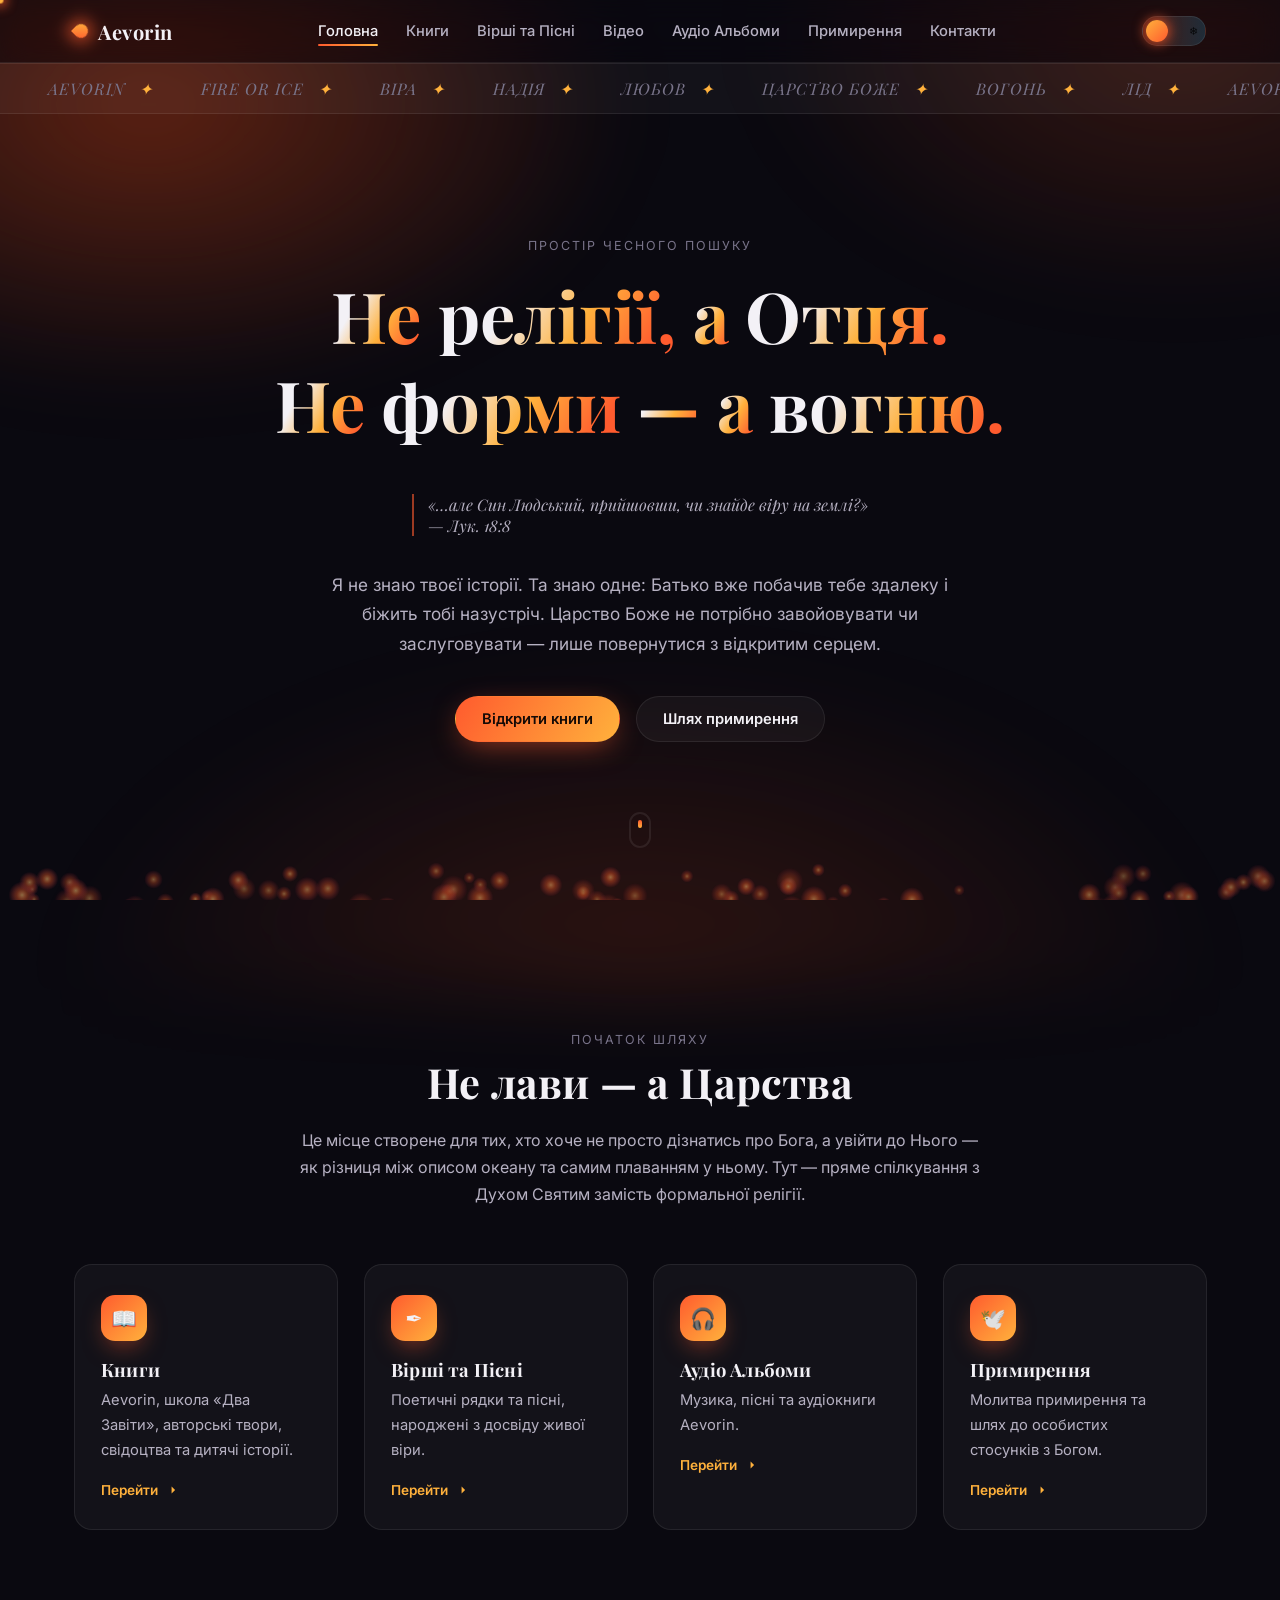
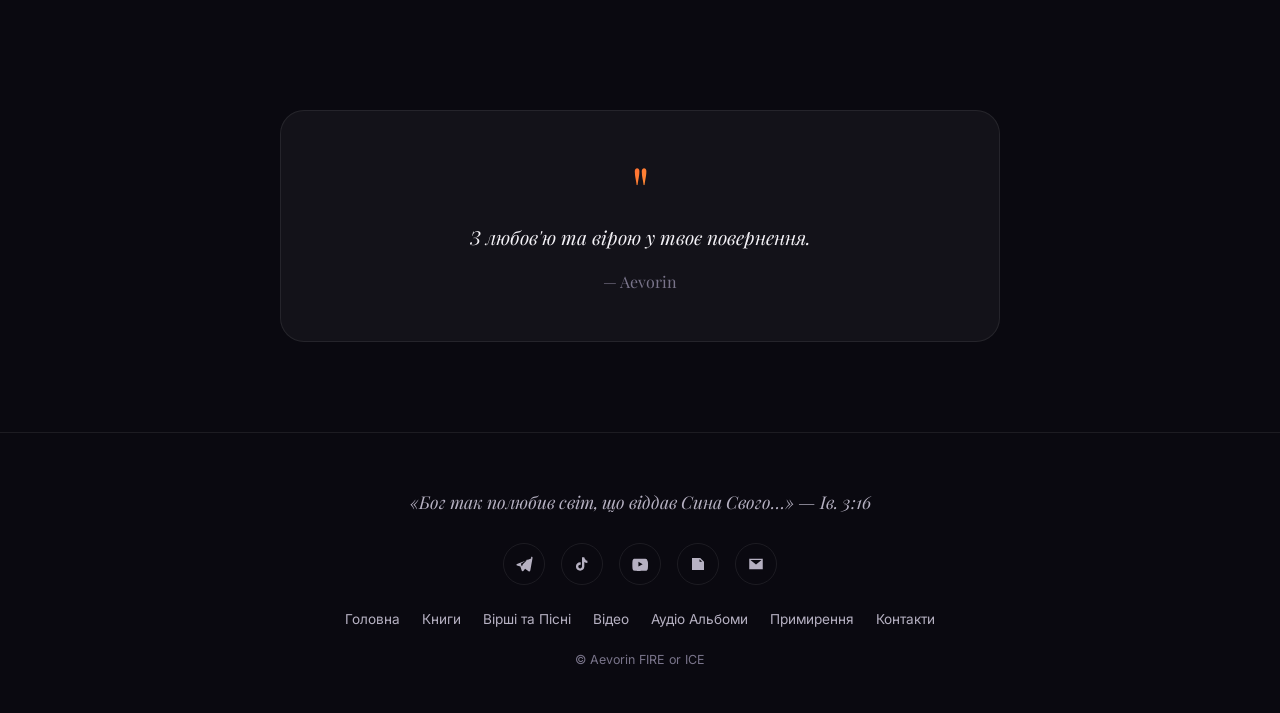
==== commit 00bbfa72: "Fix inline editor leaking contenteditable markup into saved HTML Save now serializes a cleaned clone" ====
--- a/index.html
+++ b/index.html
@@ -46,11 +46,11 @@
 </header>
 
 <main>
-<section class="hero">
-    <div class="eyebrow edit-target" contenteditable="true">Простір чесного пошуку</div>
-    <h1 style="" contenteditable="true" class="edit-target">Не релігії, а Отця.<br>Не форми — а вогню.</h1>
-    <blockquote class="verse edit-target" contenteditable="true">«…але Син Людський, прийшовши, чи знайде віру на землі?»<br>— Лук. 18:8</blockquote>
-    <p class="lede edit-target" contenteditable="true">
+  <section class="hero">
+    <div class="eyebrow">Простір чесного пошуку</div>
+    <h1>Не релігії, а Отця.<br>Не форми — а вогню.</h1>
+    <blockquote class="verse">«…але Син Людський, прийшовши, чи знайде віру на землі?»<br>— Лук. 18:8</blockquote>
+    <p class="lede">
       Я не знаю твоєї історії. Та знаю одне: Батько вже побачив тебе здалеку
       і біжить тобі назустріч. Царство Боже не потрібно завойовувати чи
       заслуговувати — лише повернутися з відкритим серцем.
@@ -64,10 +64,10 @@
 
   <section class="section">
     <div class="container">
-      <div class="section-head reveal" style="--i: 0;">
-        <span class="tag edit-target" contenteditable="true">Початок шляху</span>
-        <h2 contenteditable="true" class="edit-target">Не лави — а Царства</h2>
-        <p contenteditable="true" class="edit-target">
+      <div class="section-head reveal">
+        <span class="tag">Початок шляху</span>
+        <h2>Не лави — а Царства</h2>
+        <p>
           Це місце створене для тих, хто хоче не просто дізнатись про Бога,
           а увійти до Нього — як різниця між описом океану та самим плаванням
           у ньому. Тут — пряме спілкування з Духом Святим замість формальної
@@ -76,29 +76,29 @@
       </div>
 
       <div class="grid grid-4 reveal-stagger">
-        <a href="books.html" class="card reveal" style="--i: 1;">
+        <a href="books.html" class="card reveal">
           <div class="icon">📖</div>
-          <h3 contenteditable="true" class="edit-target">Книги</h3>
-          <p contenteditable="true" class="edit-target">Aevorin, школа «Два Завіти», авторські твори, свідоцтва та дитячі історії.</p>
-          <span class="card-link">Перейти <svg viewBox="0 0 24 24"><path fill="currentColor" d="M5 12h14M13 6l6 6-6 6"></path></svg></span>
+          <h3>Книги</h3>
+          <p>Aevorin, школа «Два Завіти», авторські твори, свідоцтва та дитячі історії.</p>
+          <span class="card-link">Перейти <svg viewBox="0 0 24 24"><path fill="currentColor" d="M5 12h14M13 6l6 6-6 6"/></svg></span>
         </a>
-        <a href="poems.html" class="card reveal" style="--i: 2;">
+        <a href="poems.html" class="card reveal">
           <div class="icon">✒️</div>
-          <h3 contenteditable="true" class="edit-target">Вірші та Пісні</h3>
-          <p contenteditable="true" class="edit-target">Поетичні рядки та пісні, народжені з досвіду живої віри.</p>
-          <span class="card-link">Перейти <svg viewBox="0 0 24 24"><path fill="currentColor" d="M5 12h14M13 6l6 6-6 6"></path></svg></span>
+          <h3>Вірші та Пісні</h3>
+          <p>Поетичні рядки та пісні, народжені з досвіду живої віри.</p>
+          <span class="card-link">Перейти <svg viewBox="0 0 24 24"><path fill="currentColor" d="M5 12h14M13 6l6 6-6 6"/></svg></span>
         </a>
-        <a href="audio.html" class="card reveal" style="--i: 3;">
+        <a href="audio.html" class="card reveal">
           <div class="icon">🎧</div>
-          <h3 contenteditable="true" class="edit-target">Аудіо Альбоми</h3>
-          <p contenteditable="true" class="edit-target">Музика, пісні та аудіокниги Aevorin.</p>
-          <span class="card-link">Перейти <svg viewBox="0 0 24 24"><path fill="currentColor" d="M5 12h14M13 6l6 6-6 6"></path></svg></span>
+          <h3>Аудіо Альбоми</h3>
+          <p>Музика, пісні та аудіокниги Aevorin.</p>
+          <span class="card-link">Перейти <svg viewBox="0 0 24 24"><path fill="currentColor" d="M5 12h14M13 6l6 6-6 6"/></svg></span>
         </a>
-        <a href="reconciliation.html" class="card reveal" style="--i: 4;">
+        <a href="reconciliation.html" class="card reveal">
           <div class="icon">🕊️</div>
-          <h3 contenteditable="true" class="edit-target">Примирення</h3>
-          <p contenteditable="true" class="edit-target">Молитва примирення та шлях до особистих стосунків з Богом.</p>
-          <span class="card-link">Перейти <svg viewBox="0 0 24 24"><path fill="currentColor" d="M5 12h14M13 6l6 6-6 6"></path></svg></span>
+          <h3>Примирення</h3>
+          <p>Молитва примирення та шлях до особистих стосунків з Богом.</p>
+          <span class="card-link">Перейти <svg viewBox="0 0 24 24"><path fill="currentColor" d="M5 12h14M13 6l6 6-6 6"/></svg></span>
         </a>
       </div>
     </div>
@@ -106,10 +106,10 @@
 
   <section class="section">
     <div class="container">
-      <div class="quote-block reveal" style="--i: 5;">
+      <div class="quote-block reveal">
         <span class="mark">"</span>
-        <p contenteditable="true" class="edit-target">З любов'ю та вірою у твоє повернення.</p>
-        <p style="margin-top:14px; font-size:1rem; font-style:normal; color:var(--text-faint);" contenteditable="true" class="edit-target">— Aevorin</p>
+        <p>З любов'ю та вірою у твоє повернення.</p>
+        <p style="margin-top:14px; font-size:1rem; font-style:normal; color:var(--text-faint);">— Aevorin</p>
       </div>
     </div>
   </section>
--- a/css/style.css
+++ b/css/style.css
@@ -1,34 +1,43 @@
 /* ===========================================================
    Aevorin FIRE or ICE — основные стили
+
+   ХОЧЕШ ПОМІНЯТИ ДИЗАЙН САМ? Дивись підказки нижче — кожна
+   змінна (рядок виду --назва: значення;) керує одним кольором
+   чи розміром одразу на ВСЬОМУ сайті. Поміняв тут — поміняється
+   все. Зберігати файл можна прямо на github.com (значок
+   карандаша ✏️ на файлі), результат з'явиться на сайті за ~1 хв.
    =========================================================== */
 
 @import url('https://fonts.googleapis.com/css2?family=Playfair+Display:ital,wght@0,500;0,600;0,700;1,500&family=Inter:wght@300;400;500;600;700&display=swap');
 
 :root{
-  --bg: #0a0910;
-  --bg-soft: #110f1a;
-  --panel: rgba(255,255,255,0.04);
-  --panel-border: rgba(255,255,255,0.08);
-  --text: #f3f1f6;
-  --text-dim: #b6b1c2;
-  --text-faint: #79748a;
-
-  /* fire theme (default) */
-  --a1: #ff5b2e;
-  --a2: #ffb13c;
-  --a3: #ff2d6a;
-  --glow: 255,91,46;
-
-  --radius: 18px;
-  --maxw: 1180px;
-  --transition-theme: 900ms cubic-bezier(.22,.61,.36,1);
-}
-
+  /* --- ФОН І ТЕКСТ (тема "Вогонь", вона ж за замовчуванням) --- */
+  --bg: #0a0910;          /* колір фону всього сайту (темний). Зробити світліше — збільш цифри, напр. #1a1825 */
+  --bg-soft: #110f1a;      /* трохи світліший відтінок фону, для дрібних деталей */
+  --panel: rgba(255,255,255,0.04);        /* фон карток/панелей (напівпрозорий білий) */
+  --panel-border: rgba(255,255,255,0.08); /* колір тонкої рамки навколо карток */
+  --text: #f3f1f6;         /* основний колір тексту (майже білий) */
+  --text-dim: #b6b1c2;     /* колір звичайних абзаців (трохи тьмяніший) */
+  --text-faint: #79748a;   /* колір дрібних підписів типу "EMAIL", "ВІРШІ ТА ПІСНІ" */
+
+  /* --- ГОЛОВНІ КОЛЬОРИ ТЕМИ "ВОГОНЬ" (кнопки, заголовки, іконки, частинки) --- */
+  --a1: #ff5b2e;   /* основний колір вогню (помаранчево-червоний) */
+  --a2: #ffb13c;   /* другий колір вогню (жовто-помаранчевий), використовується разом з --a1 у градієнтах */
+  --a3: #ff2d6a;   /* третій акцентний колір (рожево-червоний), для штори переходу між сторінками */
+  --glow: 255,91,46; /* той самий колір що --a1, але у форматі "R,G,B" для світіння/прозорості. Зміни в той же колір, що й --a1, у форматі R,G,B (Google: "ff5b2e to rgb") */
+
+  /* --- РОЗМІРИ --- */
+  --radius: 18px;   /* округлість кутів карток і кнопок. Більше число = кругліші кути */
+  --maxw: 1180px;   /* максимальна ширина контенту по центру сторінки */
+  --transition-theme: 900ms cubic-bezier(.22,.61,.36,1); /* швидкість плавної зміни кольорів при перемиканні Вогонь/Лід */
+}
+
+/* --- ГОЛОВНІ КОЛЬОРИ ТЕМИ "ЛІД" (коли натиснута іконка ❄) --- */
 [data-theme="ice"]{
-  --a1: #28c2ff;
-  --a2: #7df9ff;
-  --a3: #6a7bff;
-  --glow: 40,194,255;
+  --a1: #28c2ff;   /* основний колір льоду (голубий) */
+  --a2: #7df9ff;   /* другий колір льоду (світло-голубий) */
+  --a3: #6a7bff;   /* третій акцентний колір льоду (синьо-фіолетовий) */
+  --glow: 40,194,255; /* той самий колір що --a1 тут, у форматі R,G,B */
 }
 
 *{ box-sizing: border-box; }
@@ -37,14 +46,14 @@
   margin:0;
   background: var(--bg);
   color: var(--text);
-  font-family: 'Inter', system-ui, sans-serif;
+  font-family: 'Inter', system-ui, sans-serif; /* шрифт звичайного тексту (абзаци, кнопки) */
   -webkit-font-smoothing: antialiased;
   overflow-x: hidden;
   transition: background var(--transition-theme), color var(--transition-theme);
 }
 
 h1,h2,h3,h4{
-  font-family: 'Playfair Display', serif;
+  font-family: 'Playfair Display', serif; /* шрифт заголовків (великі красиві букви). Інші варіанти шрифтів дивись на fonts.google.com, назву треба також додати у @import нагорі файлу */
   margin: 0 0 .5em;
   line-height: 1.15;
   letter-spacing: .2px;
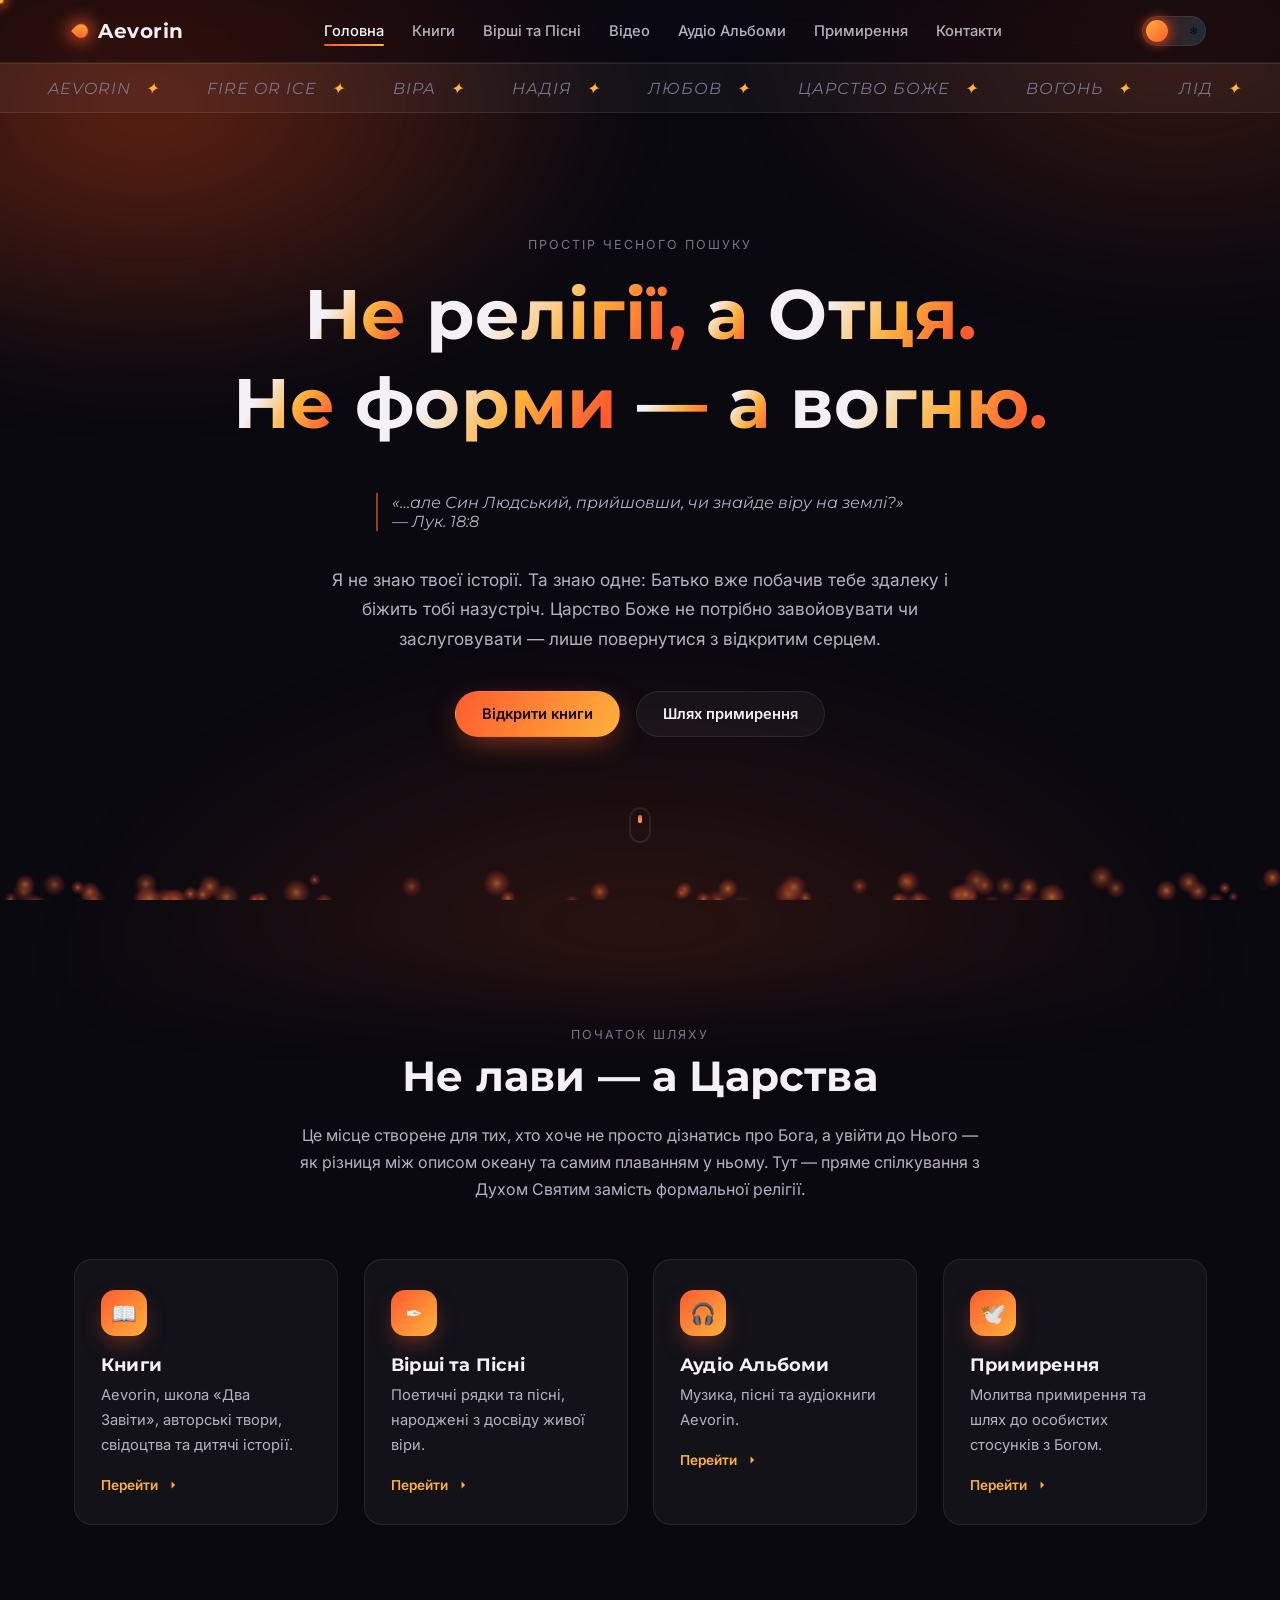
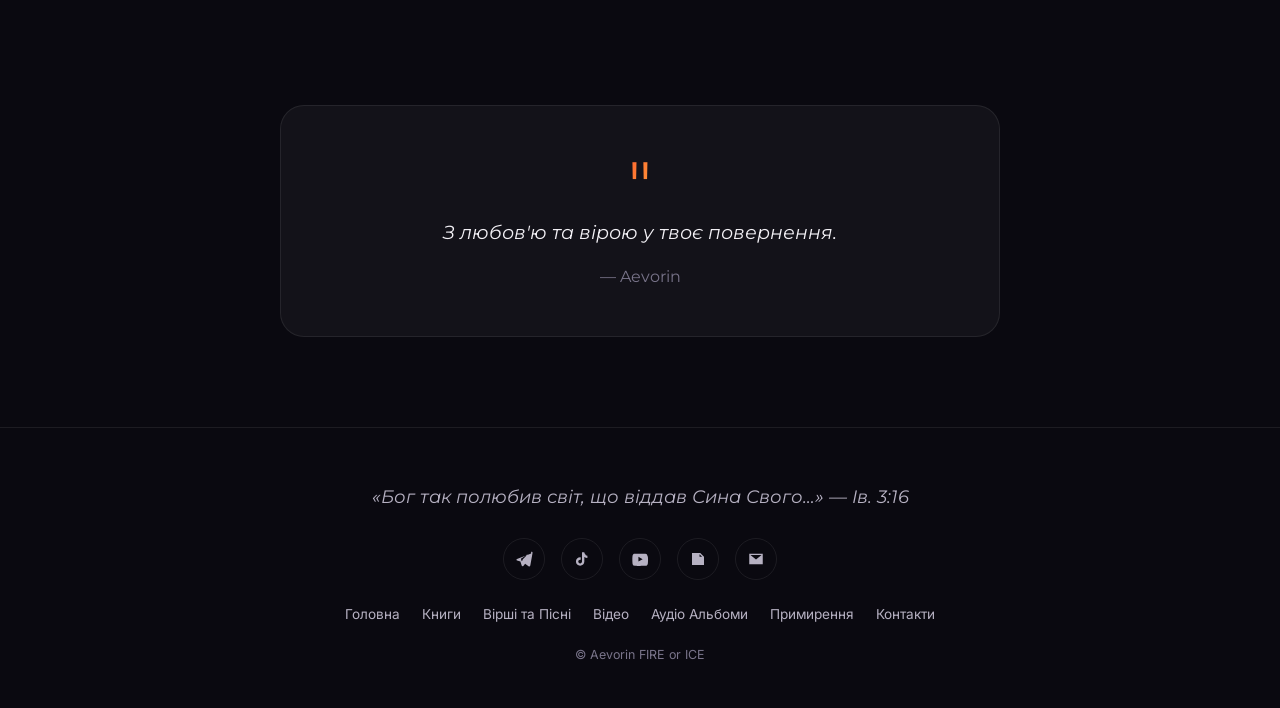
==== commit 519cf0a7: "Edit index.html via site editor" ====
--- a/index.html
+++ b/index.html
@@ -46,9 +46,9 @@
 </header>
 
 <main>
-  <section class="hero">
+<section class="hero">
     <div class="eyebrow">Простір чесного пошуку</div>
-    <h1>Не релігії, а Отця.<br>Не форми — а вогню.</h1>
+    <h1 style="">Не релігії, а Отця.<br>Не форми — а вогню.</h1>
     <blockquote class="verse">«…але Син Людський, прийшовши, чи знайде віру на землі?»<br>— Лук. 18:8</blockquote>
     <p class="lede">
       Я не знаю твоєї історії. Та знаю одне: Батько вже побачив тебе здалеку
@@ -64,7 +64,7 @@
 
   <section class="section">
     <div class="container">
-      <div class="section-head reveal">
+      <div class="section-head reveal in" style="--i: 0;">
         <span class="tag">Початок шляху</span>
         <h2>Не лави — а Царства</h2>
         <p>
@@ -76,29 +76,29 @@
       </div>
 
       <div class="grid grid-4 reveal-stagger">
-        <a href="books.html" class="card reveal">
+        <a href="books.html" class="card reveal" style="--i: 1;">
           <div class="icon">📖</div>
           <h3>Книги</h3>
           <p>Aevorin, школа «Два Завіти», авторські твори, свідоцтва та дитячі історії.</p>
-          <span class="card-link">Перейти <svg viewBox="0 0 24 24"><path fill="currentColor" d="M5 12h14M13 6l6 6-6 6"/></svg></span>
+          <span class="card-link">Перейти <svg viewBox="0 0 24 24"><path fill="currentColor" d="M5 12h14M13 6l6 6-6 6"></path></svg></span>
         </a>
-        <a href="poems.html" class="card reveal">
+        <a href="poems.html" class="card reveal" style="--i: 2;">
           <div class="icon">✒️</div>
           <h3>Вірші та Пісні</h3>
           <p>Поетичні рядки та пісні, народжені з досвіду живої віри.</p>
-          <span class="card-link">Перейти <svg viewBox="0 0 24 24"><path fill="currentColor" d="M5 12h14M13 6l6 6-6 6"/></svg></span>
+          <span class="card-link">Перейти <svg viewBox="0 0 24 24"><path fill="currentColor" d="M5 12h14M13 6l6 6-6 6"></path></svg></span>
         </a>
-        <a href="audio.html" class="card reveal">
+        <a href="audio.html" class="card reveal" style="--i: 3;">
           <div class="icon">🎧</div>
           <h3>Аудіо Альбоми</h3>
           <p>Музика, пісні та аудіокниги Aevorin.</p>
-          <span class="card-link">Перейти <svg viewBox="0 0 24 24"><path fill="currentColor" d="M5 12h14M13 6l6 6-6 6"/></svg></span>
+          <span class="card-link">Перейти <svg viewBox="0 0 24 24"><path fill="currentColor" d="M5 12h14M13 6l6 6-6 6"></path></svg></span>
         </a>
-        <a href="reconciliation.html" class="card reveal">
+        <a href="reconciliation.html" class="card reveal" style="--i: 4;">
           <div class="icon">🕊️</div>
           <h3>Примирення</h3>
           <p>Молитва примирення та шлях до особистих стосунків з Богом.</p>
-          <span class="card-link">Перейти <svg viewBox="0 0 24 24"><path fill="currentColor" d="M5 12h14M13 6l6 6-6 6"/></svg></span>
+          <span class="card-link">Перейти <svg viewBox="0 0 24 24"><path fill="currentColor" d="M5 12h14M13 6l6 6-6 6"></path></svg></span>
         </a>
       </div>
     </div>
@@ -106,7 +106,7 @@
 
   <section class="section">
     <div class="container">
-      <div class="quote-block reveal">
+      <div class="quote-block reveal" style="--i: 5;">
         <span class="mark">"</span>
         <p>З любов'ю та вірою у твоє повернення.</p>
         <p style="margin-top:14px; font-size:1rem; font-style:normal; color:var(--text-faint);">— Aevorin</p>
--- a/css/style.css
+++ b/css/style.css
@@ -8,7 +8,7 @@
    карандаша ✏️ на файлі), результат з'явиться на сайті за ~1 хв.
    =========================================================== */
 
-@import url('https://fonts.googleapis.com/css2?family=Playfair+Display:ital,wght@0,500;0,600;0,700;1,500&family=Inter:wght@300;400;500;600;700&display=swap');
+@import url('https://fonts.googleapis.com/css2?family=Montserrat:ital,wght@0,500;0,600;0,700;1,500&family=Inter:wght@300;400;500;600;700&display=swap');
 
 :root{
   /* --- ФОН І ТЕКСТ (тема "Вогонь", вона ж за замовчуванням) --- */
@@ -53,7 +53,7 @@
 }
 
 h1,h2,h3,h4{
-  font-family: 'Playfair Display', serif; /* шрифт заголовків (великі красиві букви). Інші варіанти шрифтів дивись на fonts.google.com, назву треба також додати у @import нагорі файлу */
+  font-family: 'Montserrat', sans-serif; /* шрифт заголовків. Інші варіанти дивись на fonts.google.com, назву треба також додати у @import нагорі файлу */
   margin: 0 0 .5em;
   line-height: 1.15;
   letter-spacing: .2px;
@@ -180,7 +180,7 @@
   will-change: transform;
 }
 .marquee span{
-  font-family:'Playfair Display', serif;
+  font-family:'Montserrat', sans-serif;
   font-style: italic;
   font-size: 1rem;
   letter-spacing: 1px;
@@ -307,7 +307,7 @@
   display:flex;
   align-items:center;
   gap:10px;
-  font-family:'Playfair Display', serif;
+  font-family:'Montserrat', sans-serif;
   font-size: 1.25rem;
   font-weight:700;
   letter-spacing:.5px;
@@ -499,7 +499,7 @@
 }
 .hero .verse{
   display:inline-block;
-  font-family:'Playfair Display', serif;
+  font-family:'Montserrat', sans-serif;
   font-style: italic;
   font-size: 1rem;
   color: var(--text-dim);
@@ -694,7 +694,7 @@
   text-align:center;
 }
 .quote-block .mark{
-  font-family:'Playfair Display', serif;
+  font-family:'Montserrat', sans-serif;
   font-size: 4rem;
   line-height:1;
   background: linear-gradient(120deg, var(--a1), var(--a2));
@@ -703,7 +703,7 @@
   color:transparent;
 }
 .quote-block p{
-  font-family:'Playfair Display', serif;
+  font-family:'Montserrat', sans-serif;
   font-style: italic;
   font-size: 1.2rem;
   color: var(--text);
@@ -780,7 +780,7 @@
   text-align:center;
 }
 .footer-verse{
-  font-family:'Playfair Display', serif;
+  font-family:'Montserrat', sans-serif;
   font-style:italic;
   font-size:1.1rem;
   max-width: 560px;
